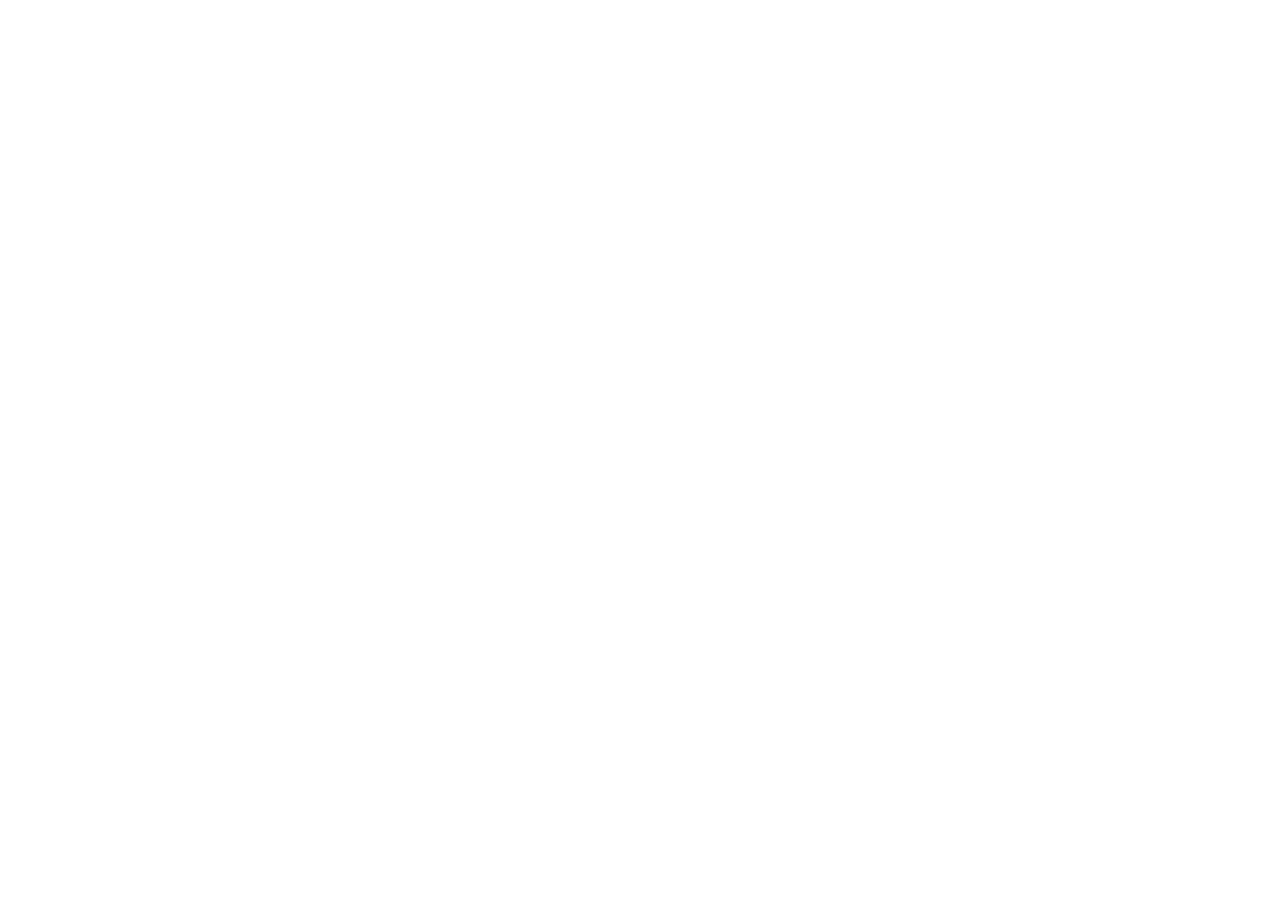
==== index.html @ ec19a6da "完成了登录和注册功能的开发" ====
<!DOCTYPE html>
<html lang="en">

<head>
    <meta charset="UTF-8">
    <meta http-equiv="X-UA-Compatible" content="IE=edge">
    <meta name="viewport" content="width=device-width, initial-scale=1.0">
    <title>Document</title>
</head>

<body>

</body>

</html>
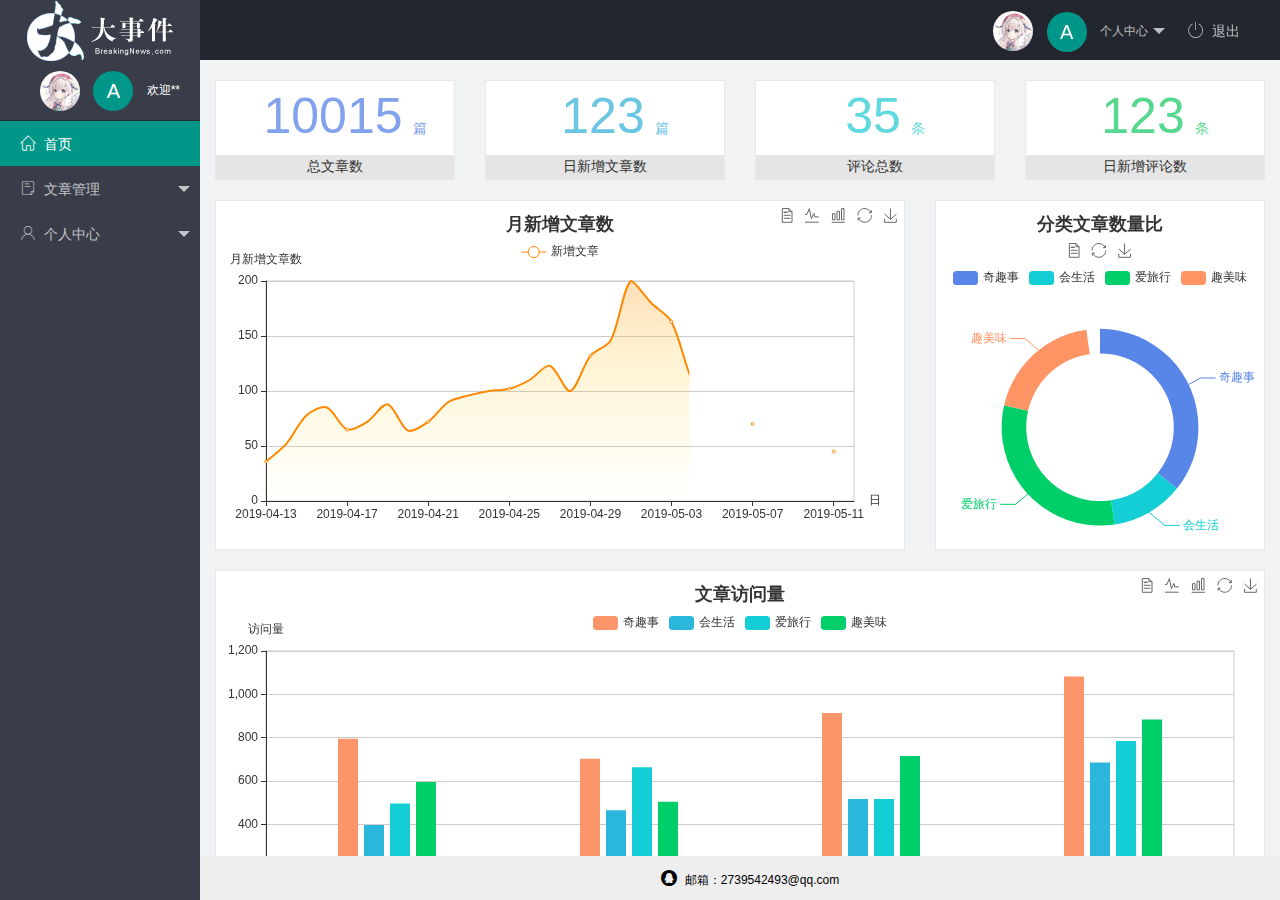
==== commit b50d7108: "完成了主页功能的开发" ====
--- a/index.html
+++ b/index.html
@@ -5,11 +5,93 @@
     <meta charset="UTF-8">
     <meta http-equiv="X-UA-Compatible" content="IE=edge">
     <meta name="viewport" content="width=device-width, initial-scale=1.0">
-    <title>Document</title>
+    <title>后台主页</title>
+    <!-- 导入 layui 样式表 -->
+    <link rel="stylesheet" href="./assets/lib/layui/css/layui.css">
+    <!-- 导入图标库 -->
+    <link rel="stylesheet" href="./assets/fonts/iconfont.css">
+    <!-- 导入 index 样式表 -->
+    <link rel="stylesheet" href="./assets/css/index.css">
 </head>
 
 <body>
+    <div class="layui-layout layui-layout-admin">
+        <div class="layui-header">
+            <div class="layui-logo layui-hide-xs layui-bg-black">
+                <img src="./assets/images/logo.png" alt="">
+            </div>
 
+            <ul class="layui-nav layui-layout-right">
+                <li class="layui-nav-item layui-hide layui-show-md-inline-block">
+                    <a href="javascript:;" class="userinfo">
+                        <img src="./assets/images/t5.webp" class="layui-nav-img">
+                        <span class="text-avatar">A</span>
+                        个人中心
+                    </a>
+                    <dl class="layui-nav-child">
+                        <dd><a href="">基本资料</a></dd>
+                        <dd><a href="">更换头像</a></dd>
+                        <dd><a href="">重置密码</a></dd>
+                    </dl>
+                </li>
+                <li class="layui-nav-item" lay-header-event="menuRight" lay-unselect>
+                    <a href="javascript:;" id="btnLogout"><span class="iconfont icon-tuichu"></span>退出</a>
+                </li>
+            </ul>
+        </div>
+
+        <div class="layui-side layui-bg-black">
+            <div class="layui-side-scroll">
+                <div class="userinfo">
+                    <img src="./assets/images/t5.webp" class="layui-nav-img">
+                    <span class="text-avatar">A</span>
+                    <span id="welcome">欢迎**</span>
+                </div>
+                <!-- 左侧导航区域（可配合layui已有的垂直导航） -->
+                <ul class="layui-nav layui-nav-tree" lay-shrink="all">
+                    <li class="layui-nav-item layui-this"><a href="./home/dashboard.html" target="fm"><span
+                                class="iconfont icon-home"></span>首页</a>
+                    </li>
+                    <li class="layui-nav-item ">
+                        <a class="" href="javascript:;"><span class="iconfont icon-16"></span>文章管理</a>
+                        <dl class="layui-nav-child">
+                            <dd><a href="javascript:;"><i class="layui-icon layui-icon-app"></i>文章类别</a></dd>
+                            <dd><a href="javascript:;"><i class="layui-icon layui-icon-app"></i>文章列表</a></dd>
+                            <dd><a href="javascript:;"><i class="layui-icon layui-icon-app"></i>发布文章</a></dd>
+                        </dl>
+                    </li>
+                    <li class="layui-nav-item">
+                        <a href="javascript:;"><span class="iconfont icon-user"></span>个人中心</a>
+                        <dl class="layui-nav-child">
+                            <dd><a href="javascript:;"><i class="layui-icon layui-icon-app"></i>基本资料</a></dd>
+                            <dd><a href="javascript:;"><i class="layui-icon layui-icon-app"></i>更换密码</a></dd>
+                            <dd><a href="javascript:;"><i class="layui-icon layui-icon-app"></i>重置资料</a></dd>
+                        </dl>
+                    </li>
+                </ul>
+            </div>
+        </div>
+
+        <div class="layui-body">
+            <!-- 内容主体区域 -->
+            <!-- 通过 iframe（内联框架）实现网页内容的切换  -->
+            <!-- 指定name属性，在需要显示的a链接中用target = "name"  -->
+            <iframe name="fm" src="./home/dashboard.html" frameborder="0"></iframe>
+        </div>
+
+        <!-- 底部固定区域 -->
+        <div class="layui-footer">
+            <i class="layui-icon layui-icon-login-qq"></i>邮箱：2739542493@qq.com
+        </div>
+    </div>
+    <!-- 导入 layui 的js文件 -->
+    <script src="./assets/lib/layui/layui.all.js"></script>
+    <!-- 导入 jQuery -->
+    <script src="./assets/lib/jquery.js"></script>
+    <!-- 导入根路径 -->
+    <script src="./assets/js/baseAPI.js"></script>
+    <!-- 导入自己的js文件 -->
+    <script src="./assets/js/index.js"></script>
 </body>
 
 </html>--- a/assets/lib/layui/css/layui.css
+++ b/assets/lib/layui/css/layui.css
@@ -0,0 +1,2 @@
+/** layui-v2.5.5 MIT License By https://www.layui.com */
+ .layui-inline,img{display:inline-block;vertical-align:middle}h1,h2,h3,h4,h5,h6{font-weight:400}.layui-edge,.layui-header,.layui-inline,.layui-main{position:relative}.layui-body,.layui-edge,.layui-elip{overflow:hidden}.layui-btn,.layui-edge,.layui-inline,img{vertical-align:middle}.layui-btn,.layui-disabled,.layui-icon,.layui-unselect{-moz-user-select:none;-webkit-user-select:none;-ms-user-select:none}.layui-elip,.layui-form-checkbox span,.layui-form-pane .layui-form-label{text-overflow:ellipsis;white-space:nowrap}.layui-breadcrumb,.layui-tree-btnGroup{visibility:hidden}blockquote,body,button,dd,div,dl,dt,form,h1,h2,h3,h4,h5,h6,input,li,ol,p,pre,td,textarea,th,ul{margin:0;padding:0;-webkit-tap-highlight-color:rgba(0,0,0,0)}a:active,a:hover{outline:0}img{border:none}li{list-style:none}table{border-collapse:collapse;border-spacing:0}h4,h5,h6{font-size:100%}button,input,optgroup,option,select,textarea{font-family:inherit;font-size:inherit;font-style:inherit;font-weight:inherit;outline:0}pre{white-space:pre-wrap;white-space:-moz-pre-wrap;white-space:-pre-wrap;white-space:-o-pre-wrap;word-wrap:break-word}body{line-height:24px;font:14px Helvetica Neue,Helvetica,PingFang SC,Tahoma,Arial,sans-serif}hr{height:1px;margin:10px 0;border:0;clear:both}a{color:#333;text-decoration:none}a:hover{color:#777}a cite{font-style:normal;*cursor:pointer}.layui-border-box,.layui-border-box *{box-sizing:border-box}.layui-box,.layui-box *{box-sizing:content-box}.layui-clear{clear:both;*zoom:1}.layui-clear:after{content:'\20';clear:both;*zoom:1;display:block;height:0}.layui-inline{*display:inline;*zoom:1}.layui-edge{display:inline-block;width:0;height:0;border-width:6px;border-style:dashed;border-color:transparent}.layui-edge-top{top:-4px;border-bottom-color:#999;border-bottom-style:solid}.layui-edge-right{border-left-color:#999;border-left-style:solid}.layui-edge-bottom{top:2px;border-top-color:#999;border-top-style:solid}.layui-edge-left{border-right-color:#999;border-right-style:solid}.layui-disabled,.layui-disabled:hover{color:#d2d2d2!important;cursor:not-allowed!important}.layui-circle{border-radius:100%}.layui-show{display:block!important}.layui-hide{display:none!important}@font-face{font-family:layui-icon;src:url(../font/iconfont.eot?v=250);src:url(../font/iconfont.eot?v=250#iefix) format('embedded-opentype'),url(../font/iconfont.woff2?v=250) format('woff2'),url(../font/iconfont.woff?v=250) format('woff'),url(../font/iconfont.ttf?v=250) format('truetype'),url(../font/iconfont.svg?v=250#layui-icon) format('svg')}.layui-icon{font-family:layui-icon!important;font-size:16px;font-style:normal;-webkit-font-smoothing:antialiased;-moz-osx-font-smoothing:grayscale}.layui-icon-reply-fill:before{content:"\e611"}.layui-icon-set-fill:before{content:"\e614"}.layui-icon-menu-fill:before{content:"\e60f"}.layui-icon-search:before{content:"\e615"}.layui-icon-share:before{content:"\e641"}.layui-icon-set-sm:before{content:"\e620"}.layui-icon-engine:before{content:"\e628"}.layui-icon-close:before{content:"\1006"}.layui-icon-close-fill:before{content:"\1007"}.layui-icon-chart-screen:before{content:"\e629"}.layui-icon-star:before{content:"\e600"}.layui-icon-circle-dot:before{content:"\e617"}.layui-icon-chat:before{content:"\e606"}.layui-icon-release:before{content:"\e609"}.layui-icon-list:before{content:"\e60a"}.layui-icon-chart:before{content:"\e62c"}.layui-icon-ok-circle:before{content:"\1005"}.layui-icon-layim-theme:before{content:"\e61b"}.layui-icon-table:before{content:"\e62d"}.layui-icon-right:before{content:"\e602"}.layui-icon-left:before{content:"\e603"}.layui-icon-cart-simple:before{content:"\e698"}.layui-icon-face-cry:before{content:"\e69c"}.layui-icon-face-smile:before{content:"\e6af"}.layui-icon-survey:before{content:"\e6b2"}.layui-icon-tree:before{content:"\e62e"}.layui-icon-upload-circle:before{content:"\e62f"}.layui-icon-add-circle:before{content:"\e61f"}.layui-icon-download-circle:before{content:"\e601"}.layui-icon-templeate-1:before{content:"\e630"}.layui-icon-util:before{content:"\e631"}.layui-icon-face-surprised:before{content:"\e664"}.layui-icon-edit:before{content:"\e642"}.layui-icon-speaker:before{content:"\e645"}.layui-icon-down:before{content:"\e61a"}.layui-icon-file:before{content:"\e621"}.layui-icon-layouts:before{content:"\e632"}.layui-icon-rate-half:before{content:"\e6c9"}.layui-icon-add-circle-fine:before{content:"\e608"}.layui-icon-prev-circle:before{content:"\e633"}.layui-icon-read:before{content:"\e705"}.layui-icon-404:before{content:"\e61c"}.layui-icon-carousel:before{content:"\e634"}.layui-icon-help:before{content:"\e607"}.layui-icon-code-circle:before{content:"\e635"}.layui-icon-water:before{content:"\e636"}.layui-icon-username:before{content:"\e66f"}.layui-icon-find-fill:before{content:"\e670"}.layui-icon-about:before{content:"\e60b"}.layui-icon-location:before{content:"\e715"}.layui-icon-up:before{content:"\e619"}.layui-icon-pause:before{content:"\e651"}.layui-icon-date:before{content:"\e637"}.layui-icon-layim-uploadfile:before{content:"\e61d"}.layui-icon-delete:before{content:"\e640"}.layui-icon-play:before{content:"\e652"}.layui-icon-top:before{content:"\e604"}.layui-icon-friends:before{content:"\e612"}.layui-icon-refresh-3:before{content:"\e9aa"}.layui-icon-ok:before{content:"\e605"}.layui-icon-layer:before{content:"\e638"}.layui-icon-face-smile-fine:before{content:"\e60c"}.layui-icon-dollar:before{content:"\e659"}.layui-icon-group:before{content:"\e613"}.layui-icon-layim-download:before{content:"\e61e"}.layui-icon-picture-fine:before{content:"\e60d"}.layui-icon-link:before{content:"\e64c"}.layui-icon-diamond:before{content:"\e735"}.layui-icon-log:before{content:"\e60e"}.layui-icon-rate-solid:before{content:"\e67a"}.layui-icon-fonts-del:before{content:"\e64f"}.layui-icon-unlink:before{content:"\e64d"}.layui-icon-fonts-clear:before{content:"\e639"}.layui-icon-triangle-r:before{content:"\e623"}.layui-icon-circle:before{content:"\e63f"}.layui-icon-radio:before{content:"\e643"}.layui-icon-align-center:before{content:"\e647"}.layui-icon-align-right:before{content:"\e648"}.layui-icon-align-left:before{content:"\e649"}.layui-icon-loading-1:before{content:"\e63e"}.layui-icon-return:before{content:"\e65c"}.layui-icon-fonts-strong:before{content:"\e62b"}.layui-icon-upload:before{content:"\e67c"}.layui-icon-dialogue:before{content:"\e63a"}.layui-icon-video:before{content:"\e6ed"}.layui-icon-headset:before{content:"\e6fc"}.layui-icon-cellphone-fine:before{content:"\e63b"}.layui-icon-add-1:before{content:"\e654"}.layui-icon-face-smile-b:before{content:"\e650"}.layui-icon-fonts-html:before{content:"\e64b"}.layui-icon-form:before{content:"\e63c"}.layui-icon-cart:before{content:"\e657"}.layui-icon-camera-fill:before{content:"\e65d"}.layui-icon-tabs:before{content:"\e62a"}.layui-icon-fonts-code:before{content:"\e64e"}.layui-icon-fire:before{content:"\e756"}.layui-icon-set:before{content:"\e716"}.layui-icon-fonts-u:before{content:"\e646"}.layui-icon-triangle-d:before{content:"\e625"}.layui-icon-tips:before{content:"\e702"}.layui-icon-picture:before{content:"\e64a"}.layui-icon-more-vertical:before{content:"\e671"}.layui-icon-flag:before{content:"\e66c"}.layui-icon-loading:before{content:"\e63d"}.layui-icon-fonts-i:before{content:"\e644"}.layui-icon-refresh-1:before{content:"\e666"}.layui-icon-rmb:before{content:"\e65e"}.layui-icon-home:before{content:"\e68e"}.layui-icon-user:before{content:"\e770"}.layui-icon-notice:before{content:"\e667"}.layui-icon-login-weibo:before{content:"\e675"}.layui-icon-voice:before{content:"\e688"}.layui-icon-upload-drag:before{content:"\e681"}.layui-icon-login-qq:before{content:"\e676"}.layui-icon-snowflake:before{content:"\e6b1"}.layui-icon-file-b:before{content:"\e655"}.layui-icon-template:before{content:"\e663"}.layui-icon-auz:before{content:"\e672"}.layui-icon-console:before{content:"\e665"}.layui-icon-app:before{content:"\e653"}.layui-icon-prev:before{content:"\e65a"}.layui-icon-website:before{content:"\e7ae"}.layui-icon-next:before{content:"\e65b"}.layui-icon-component:before{content:"\e857"}.layui-icon-more:before{content:"\e65f"}.layui-icon-login-wechat:before{content:"\e677"}.layui-icon-shrink-right:before{content:"\e668"}.layui-icon-spread-left:before{content:"\e66b"}.layui-icon-camera:before{content:"\e660"}.layui-icon-note:before{content:"\e66e"}.layui-icon-refresh:before{content:"\e669"}.layui-icon-female:before{content:"\e661"}.layui-icon-male:before{content:"\e662"}.layui-icon-password:before{content:"\e673"}.layui-icon-senior:before{content:"\e674"}.layui-icon-theme:before{content:"\e66a"}.layui-icon-tread:before{content:"\e6c5"}.layui-icon-praise:before{content:"\e6c6"}.layui-icon-star-fill:before{content:"\e658"}.layui-icon-rate:before{content:"\e67b"}.layui-icon-template-1:before{content:"\e656"}.layui-icon-vercode:before{content:"\e679"}.layui-icon-cellphone:before{content:"\e678"}.layui-icon-screen-full:before{content:"\e622"}.layui-icon-screen-restore:before{content:"\e758"}.layui-icon-cols:before{content:"\e610"}.layui-icon-export:before{content:"\e67d"}.layui-icon-print:before{content:"\e66d"}.layui-icon-slider:before{content:"\e714"}.layui-icon-addition:before{content:"\e624"}.layui-icon-subtraction:before{content:"\e67e"}.layui-icon-service:before{content:"\e626"}.layui-icon-transfer:before{content:"\e691"}.layui-main{width:1140px;margin:0 auto}.layui-header{z-index:1000;height:60px}.layui-header a:hover{transition:all .5s;-webkit-transition:all .5s}.layui-side{position:fixed;left:0;top:0;bottom:0;z-index:999;width:200px;overflow-x:hidden}.layui-side-scroll{position:relative;width:220px;height:100%;overflow-x:hidden}.layui-body{position:absolute;left:200px;right:0;top:0;bottom:0;z-index:998;width:auto;overflow-y:auto;box-sizing:border-box}.layui-layout-body{overflow:hidden}.layui-layout-admin .layui-header{background-color:#23262E}.layui-layout-admin .layui-side{top:60px;width:200px;overflow-x:hidden}.layui-layout-admin .layui-body{position:fixed;top:60px;bottom:44px}.layui-layout-admin .layui-main{width:auto;margin:0 15px}.layui-layout-admin .layui-footer{position:fixed;left:200px;right:0;bottom:0;height:44px;line-height:44px;padding:0 15px;background-color:#eee}.layui-layout-admin .layui-logo{position:absolute;left:0;top:0;width:200px;height:100%;line-height:60px;text-align:center;color:#009688;font-size:16px}.layui-layout-admin .layui-header .layui-nav{background:0 0}.layui-layout-left{position:absolute!important;left:200px;top:0}.layui-layout-right{position:absolute!important;right:0;top:0}.layui-container{position:relative;margin:0 auto;padding:0 15px;box-sizing:border-box}.layui-fluid{position:relative;margin:0 auto;padding:0 15px}.layui-row:after,.layui-row:before{content:'';display:block;clear:both}.layui-col-lg1,.layui-col-lg10,.layui-col-lg11,.layui-col-lg12,.layui-col-lg2,.layui-col-lg3,.layui-col-lg4,.layui-col-lg5,.layui-col-lg6,.layui-col-lg7,.layui-col-lg8,.layui-col-lg9,.layui-col-md1,.layui-col-md10,.layui-col-md11,.layui-col-md12,.layui-col-md2,.layui-col-md3,.layui-col-md4,.layui-col-md5,.layui-col-md6,.layui-col-md7,.layui-col-md8,.layui-col-md9,.layui-col-sm1,.layui-col-sm10,.layui-col-sm11,.layui-col-sm12,.layui-col-sm2,.layui-col-sm3,.layui-col-sm4,.layui-col-sm5,.layui-col-sm6,.layui-col-sm7,.layui-col-sm8,.layui-col-sm9,.layui-col-xs1,.layui-col-xs10,.layui-col-xs11,.layui-col-xs12,.layui-col-xs2,.layui-col-xs3,.layui-col-xs4,.layui-col-xs5,.layui-col-xs6,.layui-col-xs7,.layui-col-xs8,.layui-col-xs9{position:relative;display:block;box-sizing:border-box}.layui-col-xs1,.layui-col-xs10,.layui-col-xs11,.layui-col-xs12,.layui-col-xs2,.layui-col-xs3,.layui-col-xs4,.layui-col-xs5,.layui-col-xs6,.layui-col-xs7,.layui-col-xs8,.layui-col-xs9{float:left}.layui-col-xs1{width:8.33333333%}.layui-col-xs2{width:16.66666667%}.layui-col-xs3{width:25%}.layui-col-xs4{width:33.33333333%}.layui-col-xs5{width:41.66666667%}.layui-col-xs6{width:50%}.layui-col-xs7{width:58.33333333%}.layui-col-xs8{width:66.66666667%}.layui-col-xs9{width:75%}.layui-col-xs10{width:83.33333333%}.layui-col-xs11{width:91.66666667%}.layui-col-xs12{width:100%}.layui-col-xs-offset1{margin-left:8.33333333%}.layui-col-xs-offset2{margin-left:16.66666667%}.layui-col-xs-offset3{margin-left:25%}.layui-col-xs-offset4{margin-left:33.33333333%}.layui-col-xs-offset5{margin-left:41.66666667%}.layui-col-xs-offset6{margin-left:50%}.layui-col-xs-offset7{margin-left:58.33333333%}.layui-col-xs-offset8{margin-left:66.66666667%}.layui-col-xs-offset9{margin-left:75%}.layui-col-xs-offset10{margin-left:83.33333333%}.layui-col-xs-offset11{margin-left:91.66666667%}.layui-col-xs-offset12{margin-left:100%}@media screen and (max-width:768px){.layui-hide-xs{display:none!important}.layui-show-xs-block{display:block!important}.layui-show-xs-inline{display:inline!important}.layui-show-xs-inline-block{display:inline-block!important}}@media screen and (min-width:768px){.layui-container{width:750px}.layui-hide-sm{display:none!important}.layui-show-sm-block{display:block!important}.layui-show-sm-inline{display:inline!important}.layui-show-sm-inline-block{display:inline-block!important}.layui-col-sm1,.layui-col-sm10,.layui-col-sm11,.layui-col-sm12,.layui-col-sm2,.layui-col-sm3,.layui-col-sm4,.layui-col-sm5,.layui-col-sm6,.layui-col-sm7,.layui-col-sm8,.layui-col-sm9{float:left}.layui-col-sm1{width:8.33333333%}.layui-col-sm2{width:16.66666667%}.layui-col-sm3{width:25%}.layui-col-sm4{width:33.33333333%}.layui-col-sm5{width:41.66666667%}.layui-col-sm6{width:50%}.layui-col-sm7{width:58.33333333%}.layui-col-sm8{width:66.66666667%}.layui-col-sm9{width:75%}.layui-col-sm10{width:83.33333333%}.layui-col-sm11{width:91.66666667%}.layui-col-sm12{width:100%}.layui-col-sm-offset1{margin-left:8.33333333%}.layui-col-sm-offset2{margin-left:16.66666667%}.layui-col-sm-offset3{margin-left:25%}.layui-col-sm-offset4{margin-left:33.33333333%}.layui-col-sm-offset5{margin-left:41.66666667%}.layui-col-sm-offset6{margin-left:50%}.layui-col-sm-offset7{margin-left:58.33333333%}.layui-col-sm-offset8{margin-left:66.66666667%}.layui-col-sm-offset9{margin-left:75%}.layui-col-sm-offset10{margin-left:83.33333333%}.layui-col-sm-offset11{margin-left:91.66666667%}.layui-col-sm-offset12{margin-left:100%}}@media screen and (min-width:992px){.layui-container{width:970px}.layui-hide-md{display:none!important}.layui-show-md-block{display:block!important}.layui-show-md-inline{display:inline!important}.layui-show-md-inline-block{display:inline-block!important}.layui-col-md1,.layui-col-md10,.layui-col-md11,.layui-col-md12,.layui-col-md2,.layui-col-md3,.layui-col-md4,.layui-col-md5,.layui-col-md6,.layui-col-md7,.layui-col-md8,.layui-col-md9{float:left}.layui-col-md1{width:8.33333333%}.layui-col-md2{width:16.66666667%}.layui-col-md3{width:25%}.layui-col-md4{width:33.33333333%}.layui-col-md5{width:41.66666667%}.layui-col-md6{width:50%}.layui-col-md7{width:58.33333333%}.layui-col-md8{width:66.66666667%}.layui-col-md9{width:75%}.layui-col-md10{width:83.33333333%}.layui-col-md11{width:91.66666667%}.layui-col-md12{width:100%}.layui-col-md-offset1{margin-left:8.33333333%}.layui-col-md-offset2{margin-left:16.66666667%}.layui-col-md-offset3{margin-left:25%}.layui-col-md-offset4{margin-left:33.33333333%}.layui-col-md-offset5{margin-left:41.66666667%}.layui-col-md-offset6{margin-left:50%}.layui-col-md-offset7{margin-left:58.33333333%}.layui-col-md-offset8{margin-left:66.66666667%}.layui-col-md-offset9{margin-left:75%}.layui-col-md-offset10{margin-left:83.33333333%}.layui-col-md-offset11{margin-left:91.66666667%}.layui-col-md-offset12{margin-left:100%}}@media screen and (min-width:1200px){.layui-container{width:1170px}.layui-hide-lg{display:none!important}.layui-show-lg-block{display:block!important}.layui-show-lg-inline{display:inline!important}.layui-show-lg-inline-block{display:inline-block!important}.layui-col-lg1,.layui-col-lg10,.layui-col-lg11,.layui-col-lg12,.layui-col-lg2,.layui-col-lg3,.layui-col-lg4,.layui-col-lg5,.layui-col-lg6,.layui-col-lg7,.layui-col-lg8,.layui-col-lg9{float:left}.layui-col-lg1{width:8.33333333%}.layui-col-lg2{width:16.66666667%}.layui-col-lg3{width:25%}.layui-col-lg4{width:33.33333333%}.layui-col-lg5{width:41.66666667%}.layui-col-lg6{width:50%}.layui-col-lg7{width:58.33333333%}.layui-col-lg8{width:66.66666667%}.layui-col-lg9{width:75%}.layui-col-lg10{width:83.33333333%}.layui-col-lg11{width:91.66666667%}.layui-col-lg12{width:100%}.layui-col-lg-offset1{margin-left:8.33333333%}.layui-col-lg-offset2{margin-left:16.66666667%}.layui-col-lg-offset3{margin-left:25%}.layui-col-lg-offset4{margin-left:33.33333333%}.layui-col-lg-offset5{margin-left:41.66666667%}.layui-col-lg-offset6{margin-left:50%}.layui-col-lg-offset7{margin-left:58.33333333%}.layui-col-lg-offset8{margin-left:66.66666667%}.layui-col-lg-offset9{margin-left:75%}.layui-col-lg-offset10{margin-left:83.33333333%}.layui-col-lg-offset11{margin-left:91.66666667%}.layui-col-lg-offset12{margin-left:100%}}.layui-col-space1{margin:-.5px}.layui-col-space1>*{padding:.5px}.layui-col-space3{margin:-1.5px}.layui-col-space3>*{padding:1.5px}.layui-col-space5{margin:-2.5px}.layui-col-space5>*{padding:2.5px}.layui-col-space8{margin:-3.5px}.layui-col-space8>*{padding:3.5px}.layui-col-space10{margin:-5px}.layui-col-space10>*{padding:5px}.layui-col-space12{margin:-6px}.layui-col-space12>*{padding:6px}.layui-col-space15{margin:-7.5px}.layui-col-space15>*{padding:7.5px}.layui-col-space18{margin:-9px}.layui-col-space18>*{padding:9px}.layui-col-space20{margin:-10px}.layui-col-space20>*{padding:10px}.layui-col-space22{margin:-11px}.layui-col-space22>*{padding:11px}.layui-col-space25{margin:-12.5px}.layui-col-space25>*{padding:12.5px}.layui-col-space30{margin:-15px}.layui-col-space30>*{padding:15px}.layui-btn,.layui-input,.layui-select,.layui-textarea,.layui-upload-button{outline:0;-webkit-appearance:none;transition:all .3s;-webkit-transition:all .3s;box-sizing:border-box}.layui-elem-quote{margin-bottom:10px;padding:15px;line-height:22px;border-left:5px solid #009688;border-radius:0 2px 2px 0;background-color:#f2f2f2}.layui-quote-nm{border-style:solid;border-width:1px 1px 1px 5px;background:0 0}.layui-elem-field{margin-bottom:10px;padding:0;border-width:1px;border-style:solid}.layui-elem-field legend{margin-left:20px;padding:0 10px;font-size:20px;font-weight:300}.layui-field-title{margin:10px 0 20px;border-width:1px 0 0}.layui-field-box{padding:10px 15px}.layui-field-title .layui-field-box{padding:10px 0}.layui-progress{position:relative;height:6px;border-radius:20px;background-color:#e2e2e2}.layui-progress-bar{position:absolute;left:0;top:0;width:0;max-width:100%;height:6px;border-radius:20px;text-align:right;background-color:#5FB878;transition:all .3s;-webkit-transition:all .3s}.layui-progress-big,.layui-progress-big .layui-progress-bar{height:18px;line-height:18px}.layui-progress-text{position:relative;top:-20px;line-height:18px;font-size:12px;color:#666}.layui-progress-big .layui-progress-text{position:static;padding:0 10px;color:#fff}.layui-collapse{border-width:1px;border-style:solid;border-radius:2px}.layui-colla-content,.layui-colla-item{border-top-width:1px;border-top-style:solid}.layui-colla-item:first-child{border-top:none}.layui-colla-title{position:relative;height:42px;line-height:42px;padding:0 15px 0 35px;color:#333;background-color:#f2f2f2;cursor:pointer;font-size:14px;overflow:hidden}.layui-colla-content{display:none;padding:10px 15px;line-height:22px;color:#666}.layui-colla-icon{position:absolute;left:15px;top:0;font-size:14px}.layui-card{margin-bottom:15px;border-radius:2px;background-color:#fff;box-shadow:0 1px 2px 0 rgba(0,0,0,.05)}.layui-card:last-child{margin-bottom:0}.layui-card-header{position:relative;height:42px;line-height:42px;padding:0 15px;border-bottom:1px solid #f6f6f6;color:#333;border-radius:2px 2px 0 0;font-size:14px}.layui-bg-black,.layui-bg-blue,.layui-bg-cyan,.layui-bg-green,.layui-bg-orange,.layui-bg-red{color:#fff!important}.layui-card-body{position:relative;padding:10px 15px;line-height:24px}.layui-card-body[pad15]{padding:15px}.layui-card-body[pad20]{padding:20px}.layui-card-body .layui-table{margin:5px 0}.layui-card .layui-tab{margin:0}.layui-panel-window{position:relative;padding:15px;border-radius:0;border-top:5px solid #E6E6E6;background-color:#fff}.layui-auxiliar-moving{position:fixed;left:0;right:0;top:0;bottom:0;width:100%;height:100%;background:0 0;z-index:9999999999}.layui-form-label,.layui-form-mid,.layui-form-select,.layui-input-block,.layui-input-inline,.layui-textarea{position:relative}.layui-bg-red{background-color:#FF5722!important}.layui-bg-orange{background-color:#FFB800!important}.layui-bg-green{background-color:#009688!important}.layui-bg-cyan{background-color:#2F4056!important}.layui-bg-blue{background-color:#1E9FFF!important}.layui-bg-black{background-color:#393D49!important}.layui-bg-gray{background-color:#eee!important;color:#666!important}.layui-badge-rim,.layui-colla-content,.layui-colla-item,.layui-collapse,.layui-elem-field,.layui-form-pane .layui-form-item[pane],.layui-form-pane .layui-form-label,.layui-input,.layui-layedit,.layui-layedit-tool,.layui-quote-nm,.layui-select,.layui-tab-bar,.layui-tab-card,.layui-tab-title,.layui-tab-title .layui-this:after,.layui-textarea{border-color:#e6e6e6}.layui-timeline-item:before,hr{background-color:#e6e6e6}.layui-text{line-height:22px;font-size:14px;color:#666}.layui-text h1,.layui-text h2,.layui-text h3{font-weight:500;color:#333}.layui-text h1{font-size:30px}.layui-text h2{font-size:24px}.layui-text h3{font-size:18px}.layui-text a:not(.layui-btn){color:#01AAED}.layui-text a:not(.layui-btn):hover{text-decoration:underline}.layui-text ul{padding:5px 0 5px 15px}.layui-text ul li{margin-top:5px;list-style-type:disc}.layui-text em,.layui-word-aux{color:#999!important;padding:0 5px!important}.layui-btn{display:inline-block;height:38px;line-height:38px;padding:0 18px;background-color:#009688;color:#fff;white-space:nowrap;text-align:center;font-size:14px;border:none;border-radius:2px;cursor:pointer}.layui-btn:hover{opacity:.8;filter:alpha(opacity=80);color:#fff}.layui-btn:active{opacity:1;filter:alpha(opacity=100)}.layui-btn+.layui-btn{margin-left:10px}.layui-btn-container{font-size:0}.layui-btn-container .layui-btn{margin-right:10px;margin-bottom:10px}.layui-btn-container .layui-btn+.layui-btn{margin-left:0}.layui-table .layui-btn-container .layui-btn{margin-bottom:9px}.layui-btn-radius{border-radius:100px}.layui-btn .layui-icon{margin-right:3px;font-size:18px;vertical-align:bottom;vertical-align:middle\9}.layui-btn-primary{border:1px solid #C9C9C9;background-color:#fff;color:#555}.layui-btn-primary:hover{border-color:#009688;color:#333}.layui-btn-normal{background-color:#1E9FFF}.layui-btn-warm{background-color:#FFB800}.layui-btn-danger{background-color:#FF5722}.layui-btn-checked{background-color:#5FB878}.layui-btn-disabled,.layui-btn-disabled:active,.layui-btn-disabled:hover{border:1px solid #e6e6e6;background-color:#FBFBFB;color:#C9C9C9;cursor:not-allowed;opacity:1}.layui-btn-lg{height:44px;line-height:44px;padding:0 25px;font-size:16px}.layui-btn-sm{height:30px;line-height:30px;padding:0 10px;font-size:12px}.layui-btn-sm i{font-size:16px!important}.layui-btn-xs{height:22px;line-height:22px;padding:0 5px;font-size:12px}.layui-btn-xs i{font-size:14px!important}.layui-btn-group{display:inline-block;vertical-align:middle;font-size:0}.layui-btn-group .layui-btn{margin-left:0!important;margin-right:0!important;border-left:1px solid rgba(255,255,255,.5);border-radius:0}.layui-btn-group .layui-btn-primary{border-left:none}.layui-btn-group .layui-btn-primary:hover{border-color:#C9C9C9;color:#009688}.layui-btn-group .layui-btn:first-child{border-left:none;border-radius:2px 0 0 2px}.layui-btn-group .layui-btn-primary:first-child{border-left:1px solid #c9c9c9}.layui-btn-group .layui-btn:last-child{border-radius:0 2px 2px 0}.layui-btn-group .layui-btn+.layui-btn{margin-left:0}.layui-btn-group+.layui-btn-group{margin-left:10px}.layui-btn-fluid{width:100%}.layui-input,.layui-select,.layui-textarea{height:38px;line-height:1.3;line-height:38px\9;border-width:1px;border-style:solid;background-color:#fff;border-radius:2px}.layui-input::-webkit-input-placeholder,.layui-select::-webkit-input-placeholder,.layui-textarea::-webkit-input-placeholder{line-height:1.3}.layui-input,.layui-textarea{display:block;width:100%;padding-left:10px}.layui-input:hover,.layui-textarea:hover{border-color:#D2D2D2!important}.layui-input:focus,.layui-textarea:focus{border-color:#C9C9C9!important}.layui-textarea{min-height:100px;height:auto;line-height:20px;padding:6px 10px;resize:vertical}.layui-select{padding:0 10px}.layui-form input[type=checkbox],.layui-form input[type=radio],.layui-form select{display:none}.layui-form [lay-ignore]{display:initial}.layui-form-item{margin-bottom:15px;clear:both;*zoom:1}.layui-form-item:after{content:'\20';clear:both;*zoom:1;display:block;height:0}.layui-form-label{float:left;display:block;padding:9px 15px;width:80px;font-weight:400;line-height:20px;text-align:right}.layui-form-label-col{display:block;float:none;padding:9px 0;line-height:20px;text-align:left}.layui-form-item .layui-inline{margin-bottom:5px;margin-right:10px}.layui-input-block{margin-left:110px;min-height:36px}.layui-input-inline{display:inline-block;vertical-align:middle}.layui-form-item .layui-input-inline{float:left;width:190px;margin-right:10px}.layui-form-text .layui-input-inline{width:auto}.layui-form-mid{float:left;display:block;padding:9px 0!important;line-height:20px;margin-right:10px}.layui-form-danger+.layui-form-select .layui-input,.layui-form-danger:focus{border-color:#FF5722!important}.layui-form-select .layui-input{padding-right:30px;cursor:pointer}.layui-form-select .layui-edge{position:absolute;right:10px;top:50%;margin-top:-3px;cursor:pointer;border-width:6px;border-top-color:#c2c2c2;border-top-style:solid;transition:all .3s;-webkit-transition:all .3s}.layui-form-select dl{display:none;position:absolute;left:0;top:42px;padding:5px 0;z-index:899;min-width:100%;border:1px solid #d2d2d2;max-height:300px;overflow-y:auto;background-color:#fff;border-radius:2px;box-shadow:0 2px 4px rgba(0,0,0,.12);box-sizing:border-box}.layui-form-select dl dd,.layui-form-select dl dt{padding:0 10px;line-height:36px;white-space:nowrap;overflow:hidden;text-overflow:ellipsis}.layui-form-select dl dt{font-size:12px;color:#999}.layui-form-select dl dd{cursor:pointer}.layui-form-select dl dd:hover{background-color:#f2f2f2;-webkit-transition:.5s all;transition:.5s all}.layui-form-select .layui-select-group dd{padding-left:20px}.layui-form-select dl dd.layui-select-tips{padding-left:10px!important;color:#999}.layui-form-select dl dd.layui-this{background-color:#5FB878;color:#fff}.layui-form-checkbox,.layui-form-select dl dd.layui-disabled{background-color:#fff}.layui-form-selected dl{display:block}.layui-form-checkbox,.layui-form-checkbox *,.layui-form-switch{display:inline-block;vertical-align:middle}.layui-form-selected .layui-edge{margin-top:-9px;-webkit-transform:rotate(180deg);transform:rotate(180deg);margin-top:-3px\9}:root .layui-form-selected .layui-edge{margin-top:-9px\0/IE9}.layui-form-selectup dl{top:auto;bottom:42px}.layui-select-none{margin:5px 0;text-align:center;color:#999}.layui-select-disabled .layui-disabled{border-color:#eee!important}.layui-select-disabled .layui-edge{border-top-color:#d2d2d2}.layui-form-checkbox{position:relative;height:30px;line-height:30px;margin-right:10px;padding-right:30px;cursor:pointer;font-size:0;-webkit-transition:.1s linear;transition:.1s linear;box-sizing:border-box}.layui-form-checkbox span{padding:0 10px;height:100%;font-size:14px;border-radius:2px 0 0 2px;background-color:#d2d2d2;color:#fff;overflow:hidden}.layui-form-checkbox:hover span{background-color:#c2c2c2}.layui-form-checkbox i{position:absolute;right:0;top:0;width:30px;height:28px;border:1px solid #d2d2d2;border-left:none;border-radius:0 2px 2px 0;color:#fff;font-size:20px;text-align:center}.layui-form-checkbox:hover i{border-color:#c2c2c2;color:#c2c2c2}.layui-form-checked,.layui-form-checked:hover{border-color:#5FB878}.layui-form-checked span,.layui-form-checked:hover span{background-color:#5FB878}.layui-form-checked i,.layui-form-checked:hover i{color:#5FB878}.layui-form-item .layui-form-checkbox{margin-top:4px}.layui-form-checkbox[lay-skin=primary]{height:auto!important;line-height:normal!important;min-width:18px;min-height:18px;border:none!important;margin-right:0;padding-left:28px;padding-right:0;background:0 0}.layui-form-checkbox[lay-skin=primary] span{padding-left:0;padding-right:15px;line-height:18px;background:0 0;color:#666}.layui-form-checkbox[lay-skin=primary] i{right:auto;left:0;width:16px;height:16px;line-height:16px;border:1px solid #d2d2d2;font-size:12px;border-radius:2px;background-color:#fff;-webkit-transition:.1s linear;transition:.1s linear}.layui-form-checkbox[lay-skin=primary]:hover i{border-color:#5FB878;color:#fff}.layui-form-checked[lay-skin=primary] i{border-color:#5FB878!important;background-color:#5FB878;color:#fff}.layui-checkbox-disbaled[lay-skin=primary] span{background:0 0!important;color:#c2c2c2}.layui-checkbox-disbaled[lay-skin=primary]:hover i{border-color:#d2d2d2}.layui-form-item .layui-form-checkbox[lay-skin=primary]{margin-top:10px}.layui-form-switch{position:relative;height:22px;line-height:22px;min-width:35px;padding:0 5px;margin-top:8px;border:1px solid #d2d2d2;border-radius:20px;cursor:pointer;background-color:#fff;-webkit-transition:.1s linear;transition:.1s linear}.layui-form-switch i{position:absolute;left:5px;top:3px;width:16px;height:16px;border-radius:20px;background-color:#d2d2d2;-webkit-transition:.1s linear;transition:.1s linear}.layui-form-switch em{position:relative;top:0;width:25px;margin-left:21px;padding:0!important;text-align:center!important;color:#999!important;font-style:normal!important;font-size:12px}.layui-form-onswitch{border-color:#5FB878;background-color:#5FB878}.layui-checkbox-disbaled,.layui-checkbox-disbaled i{border-color:#e2e2e2!important}.layui-form-onswitch i{left:100%;margin-left:-21px;background-color:#fff}.layui-form-onswitch em{margin-left:5px;margin-right:21px;color:#fff!important}.layui-checkbox-disbaled span{background-color:#e2e2e2!important}.layui-checkbox-disbaled:hover i{color:#fff!important}[lay-radio]{display:none}.layui-form-radio,.layui-form-radio *{display:inline-block;vertical-align:middle}.layui-form-radio{line-height:28px;margin:6px 10px 0 0;padding-right:10px;cursor:pointer;font-size:0}.layui-form-radio *{font-size:14px}.layui-form-radio>i{margin-right:8px;font-size:22px;color:#c2c2c2}.layui-form-radio>i:hover,.layui-form-radioed>i{color:#5FB878}.layui-radio-disbaled>i{color:#e2e2e2!important}.layui-form-pane .layui-form-label{width:110px;padding:8px 15px;height:38px;line-height:20px;border-width:1px;border-style:solid;border-radius:2px 0 0 2px;text-align:center;background-color:#FBFBFB;overflow:hidden;box-sizing:border-box}.layui-form-pane .layui-input-inline{margin-left:-1px}.layui-form-pane .layui-input-block{margin-left:110px;left:-1px}.layui-form-pane .layui-input{border-radius:0 2px 2px 0}.layui-form-pane .layui-form-text .layui-form-label{float:none;width:100%;border-radius:2px;box-sizing:border-box;text-align:left}.layui-form-pane .layui-form-text .layui-input-inline{display:block;margin:0;top:-1px;clear:both}.layui-form-pane .layui-form-text .layui-input-block{margin:0;left:0;top:-1px}.layui-form-pane .layui-form-text .layui-textarea{min-height:100px;border-radius:0 0 2px 2px}.layui-form-pane .layui-form-checkbox{margin:4px 0 4px 10px}.layui-form-pane .layui-form-radio,.layui-form-pane .layui-form-switch{margin-top:6px;margin-left:10px}.layui-form-pane .layui-form-item[pane]{position:relative;border-width:1px;border-style:solid}.layui-form-pane .layui-form-item[pane] .layui-form-label{position:absolute;left:0;top:0;height:100%;border-width:0 1px 0 0}.layui-form-pane .layui-form-item[pane] .layui-input-inline{margin-left:110px}@media screen and (max-width:450px){.layui-form-item .layui-form-label{text-overflow:ellipsis;overflow:hidden;white-space:nowrap}.layui-form-item .layui-inline{display:block;margin-right:0;margin-bottom:20px;clear:both}.layui-form-item .layui-inline:after{content:'\20';clear:both;display:block;height:0}.layui-form-item .layui-input-inline{display:block;float:none;left:-3px;width:auto;margin:0 0 10px 112px}.layui-form-item .layui-input-inline+.layui-form-mid{margin-left:110px;top:-5px;padding:0}.layui-form-item .layui-form-checkbox{margin-right:5px;margin-bottom:5px}}.layui-layedit{border-width:1px;border-style:solid;border-radius:2px}.layui-layedit-tool{padding:3px 5px;border-bottom-width:1px;border-bottom-style:solid;font-size:0}.layedit-tool-fixed{position:fixed;top:0;border-top:1px solid #e2e2e2}.layui-layedit-tool .layedit-tool-mid,.layui-layedit-tool .layui-icon{display:inline-block;vertical-align:middle;text-align:center;font-size:14px}.layui-layedit-tool .layui-icon{position:relative;width:32px;height:30px;line-height:30px;margin:3px 5px;color:#777;cursor:pointer;border-radius:2px}.layui-layedit-tool .layui-icon:hover{color:#393D49}.layui-layedit-tool .layui-icon:active{color:#000}.layui-layedit-tool .layedit-tool-active{background-color:#e2e2e2;color:#000}.layui-layedit-tool .layui-disabled,.layui-layedit-tool .layui-disabled:hover{color:#d2d2d2;cursor:not-allowed}.layui-layedit-tool .layedit-tool-mid{width:1px;height:18px;margin:0 10px;background-color:#d2d2d2}.layedit-tool-html{width:50px!important;font-size:30px!important}.layedit-tool-b,.layedit-tool-code,.layedit-tool-help{font-size:16px!important}.layedit-tool-d,.layedit-tool-face,.layedit-tool-image,.layedit-tool-unlink{font-size:18px!important}.layedit-tool-image input{position:absolute;font-size:0;left:0;top:0;width:100%;height:100%;opacity:.01;filter:Alpha(opacity=1);cursor:pointer}.layui-layedit-iframe iframe{display:block;width:100%}#LAY_layedit_code{overflow:hidden}.layui-laypage{display:inline-block;*display:inline;*zoom:1;vertical-align:middle;margin:10px 0;font-size:0}.layui-laypage>a:first-child,.layui-laypage>a:first-child em{border-radius:2px 0 0 2px}.layui-laypage>a:last-child,.layui-laypage>a:last-child em{border-radius:0 2px 2px 0}.layui-laypage>:first-child{margin-left:0!important}.layui-laypage>:last-child{margin-right:0!important}.layui-laypage a,.layui-laypage button,.layui-laypage input,.layui-laypage select,.layui-laypage span{border:1px solid #e2e2e2}.layui-laypage a,.layui-laypage span{display:inline-block;*display:inline;*zoom:1;vertical-align:middle;padding:0 15px;height:28px;line-height:28px;margin:0 -1px 5px 0;background-color:#fff;color:#333;font-size:12px}.layui-flow-more a *,.layui-laypage input,.layui-table-view select[lay-ignore]{display:inline-block}.layui-laypage a:hover{color:#009688}.layui-laypage em{font-style:normal}.layui-laypage .layui-laypage-spr{color:#999;font-weight:700}.layui-laypage a{text-decoration:none}.layui-laypage .layui-laypage-curr{position:relative}.layui-laypage .layui-laypage-curr em{position:relative;color:#fff}.layui-laypage .layui-laypage-curr .layui-laypage-em{position:absolute;left:-1px;top:-1px;padding:1px;width:100%;height:100%;background-color:#009688}.layui-laypage-em{border-radius:2px}.layui-laypage-next em,.layui-laypage-prev em{font-family:Sim sun;font-size:16px}.layui-laypage .layui-laypage-count,.layui-laypage .layui-laypage-limits,.layui-laypage .layui-laypage-refresh,.layui-laypage .layui-laypage-skip{margin-left:10px;margin-right:10px;padding:0;border:none}.layui-laypage .layui-laypage-limits,.layui-laypage .layui-laypage-refresh{vertical-align:top}.layui-laypage .layui-laypage-refresh i{font-size:18px;cursor:pointer}.layui-laypage select{height:22px;padding:3px;border-radius:2px;cursor:pointer}.layui-laypage .layui-laypage-skip{height:30px;line-height:30px;color:#999}.layui-laypage button,.layui-laypage input{height:30px;line-height:30px;border-radius:2px;vertical-align:top;background-color:#fff;box-sizing:border-box}.layui-laypage input{width:40px;margin:0 10px;padding:0 3px;text-align:center}.layui-laypage input:focus,.layui-laypage select:focus{border-color:#009688!important}.layui-laypage button{margin-left:10px;padding:0 10px;cursor:pointer}.layui-table,.layui-table-view{margin:10px 0}.layui-flow-more{margin:10px 0;text-align:center;color:#999;font-size:14px}.layui-flow-more a{height:32px;line-height:32px}.layui-flow-more a *{vertical-align:top}.layui-flow-more a cite{padding:0 20px;border-radius:3px;background-color:#eee;color:#333;font-style:normal}.layui-flow-more a cite:hover{opacity:.8}.layui-flow-more a i{font-size:30px;color:#737383}.layui-table{width:100%;background-color:#fff;color:#666}.layui-table tr{transition:all .3s;-webkit-transition:all .3s}.layui-table th{text-align:left;font-weight:400}.layui-table tbody tr:hover,.layui-table thead tr,.layui-table-click,.layui-table-header,.layui-table-hover,.layui-table-mend,.layui-table-patch,.layui-table-tool,.layui-table-total,.layui-table-total tr,.layui-table[lay-even] tr:nth-child(even){background-color:#f2f2f2}.layui-table td,.layui-table th,.layui-table-col-set,.layui-table-fixed-r,.layui-table-grid-down,.layui-table-header,.layui-table-page,.layui-table-tips-main,.layui-table-tool,.layui-table-total,.layui-table-view,.layui-table[lay-skin=line],.layui-table[lay-skin=row]{border-width:1px;border-style:solid;border-color:#e6e6e6}.layui-table td,.layui-table th{position:relative;padding:9px 15px;min-height:20px;line-height:20px;font-size:14px}.layui-table[lay-skin=line] td,.layui-table[lay-skin=line] th{border-width:0 0 1px}.layui-table[lay-skin=row] td,.layui-table[lay-skin=row] th{border-width:0 1px 0 0}.layui-table[lay-skin=nob] td,.layui-table[lay-skin=nob] th{border:none}.layui-table img{max-width:100px}.layui-table[lay-size=lg] td,.layui-table[lay-size=lg] th{padding:15px 30px}.layui-table-view .layui-table[lay-size=lg] .layui-table-cell{height:40px;line-height:40px}.layui-table[lay-size=sm] td,.layui-table[lay-size=sm] th{font-size:12px;padding:5px 10px}.layui-table-view .layui-table[lay-size=sm] .layui-table-cell{height:20px;line-height:20px}.layui-table[lay-data]{display:none}.layui-table-box{position:relative;overflow:hidden}.layui-table-view .layui-table{position:relative;width:auto;margin:0}.layui-table-view .layui-table[lay-skin=line]{border-width:0 1px 0 0}.layui-table-view .layui-table[lay-skin=row]{border-width:0 0 1px}.layui-table-view .layui-table td,.layui-table-view .layui-table th{padding:5px 0;border-top:none;border-left:none}.layui-table-view .layui-table th.layui-unselect .layui-table-cell span{cursor:pointer}.layui-table-view .layui-table td{cursor:default}.layui-table-view .layui-table td[data-edit=text]{cursor:text}.layui-table-view .layui-form-checkbox[lay-skin=primary] i{width:18px;height:18px}.layui-table-view .layui-form-radio{line-height:0;padding:0}.layui-table-view .layui-form-radio>i{margin:0;font-size:20px}.layui-table-init{position:absolute;left:0;top:0;width:100%;height:100%;text-align:center;z-index:110}.layui-table-init .layui-icon{position:absolute;left:50%;top:50%;margin:-15px 0 0 -15px;font-size:30px;color:#c2c2c2}.layui-table-header{border-width:0 0 1px;overflow:hidden}.layui-table-header .layui-table{margin-bottom:-1px}.layui-table-tool .layui-inline[lay-event]{position:relative;width:26px;height:26px;padding:5px;line-height:16px;margin-right:10px;text-align:center;color:#333;border:1px solid #ccc;cursor:pointer;-webkit-transition:.5s all;transition:.5s all}.layui-table-tool .layui-inline[lay-event]:hover{border:1px solid #999}.layui-table-tool-temp{padding-right:120px}.layui-table-tool-self{position:absolute;right:17px;top:10px}.layui-table-tool .layui-table-tool-self .layui-inline[lay-event]{margin:0 0 0 10px}.layui-table-tool-panel{position:absolute;top:29px;left:-1px;padding:5px 0;min-width:150px;min-height:40px;border:1px solid #d2d2d2;text-align:left;overflow-y:auto;background-color:#fff;box-shadow:0 2px 4px rgba(0,0,0,.12)}.layui-table-cell,.layui-table-tool-panel li{overflow:hidden;text-overflow:ellipsis;white-space:nowrap}.layui-table-tool-panel li{padding:0 10px;line-height:30px;-webkit-transition:.5s all;transition:.5s all}.layui-table-tool-panel li .layui-form-checkbox[lay-skin=primary]{width:100%;padding-left:28px}.layui-table-tool-panel li:hover{background-color:#f2f2f2}.layui-table-tool-panel li .layui-form-checkbox[lay-skin=primary] i{position:absolute;left:0;top:0}.layui-table-tool-panel li .layui-form-checkbox[lay-skin=primary] span{padding:0}.layui-table-tool .layui-table-tool-self .layui-table-tool-panel{left:auto;right:-1px}.layui-table-col-set{position:absolute;right:0;top:0;width:20px;height:100%;border-width:0 0 0 1px;background-color:#fff}.layui-table-sort{width:10px;height:20px;margin-left:5px;cursor:pointer!important}.layui-table-sort .layui-edge{position:absolute;left:5px;border-width:5px}.layui-table-sort .layui-table-sort-asc{top:3px;border-top:none;border-bottom-style:solid;border-bottom-color:#b2b2b2}.layui-table-sort .layui-table-sort-asc:hover{border-bottom-color:#666}.layui-table-sort .layui-table-sort-desc{bottom:5px;border-bottom:none;border-top-style:solid;border-top-color:#b2b2b2}.layui-table-sort .layui-table-sort-desc:hover{border-top-color:#666}.layui-table-sort[lay-sort=asc] .layui-table-sort-asc{border-bottom-color:#000}.layui-table-sort[lay-sort=desc] .layui-table-sort-desc{border-top-color:#000}.layui-table-cell{height:28px;line-height:28px;padding:0 15px;position:relative;box-sizing:border-box}.layui-table-cell .layui-form-checkbox[lay-skin=primary]{top:-1px;padding:0}.layui-table-cell .layui-table-link{color:#01AAED}.laytable-cell-checkbox,.laytable-cell-numbers,.laytable-cell-radio,.laytable-cell-space{padding:0;text-align:center}.layui-table-body{position:relative;overflow:auto;margin-right:-1px;margin-bottom:-1px}.layui-table-body .layui-none{line-height:26px;padding:15px;text-align:center;color:#999}.layui-table-fixed{position:absolute;left:0;top:0;z-index:101}.layui-table-fixed .layui-table-body{overflow:hidden}.layui-table-fixed-l{box-shadow:0 -1px 8px rgba(0,0,0,.08)}.layui-table-fixed-r{left:auto;right:-1px;border-width:0 0 0 1px;box-shadow:-1px 0 8px rgba(0,0,0,.08)}.layui-table-fixed-r .layui-table-header{position:relative;overflow:visible}.layui-table-mend{position:absolute;right:-49px;top:0;height:100%;width:50px}.layui-table-tool{position:relative;z-index:890;width:100%;min-height:50px;line-height:30px;padding:10px 15px;border-width:0 0 1px}.layui-table-tool .layui-btn-container{margin-bottom:-10px}.layui-table-page,.layui-table-total{border-width:1px 0 0;margin-bottom:-1px;overflow:hidden}.layui-table-page{position:relative;width:100%;padding:7px 7px 0;height:41px;font-size:12px;white-space:nowrap}.layui-table-page>div{height:26px}.layui-table-page .layui-laypage{margin:0}.layui-table-page .layui-laypage a,.layui-table-page .layui-laypage span{height:26px;line-height:26px;margin-bottom:10px;border:none;background:0 0}.layui-table-page .layui-laypage a,.layui-table-page .layui-laypage span.layui-laypage-curr{padding:0 12px}.layui-table-page .layui-laypage span{margin-left:0;padding:0}.layui-table-page .layui-laypage .layui-laypage-prev{margin-left:-7px!important}.layui-table-page .layui-laypage .layui-laypage-curr .layui-laypage-em{left:0;top:0;padding:0}.layui-table-page .layui-laypage button,.layui-table-page .layui-laypage input{height:26px;line-height:26px}.layui-table-page .layui-laypage input{width:40px}.layui-table-page .layui-laypage button{padding:0 10px}.layui-table-page select{height:18px}.layui-table-patch .layui-table-cell{padding:0;width:30px}.layui-table-edit{position:absolute;left:0;top:0;width:100%;height:100%;padding:0 14px 1px;border-radius:0;box-shadow:1px 1px 20px rgba(0,0,0,.15)}.layui-table-edit:focus{border-color:#5FB878!important}select.layui-table-edit{padding:0 0 0 10px;border-color:#C9C9C9}.layui-table-view .layui-form-checkbox,.layui-table-view .layui-form-radio,.layui-table-view .layui-form-switch{top:0;margin:0;box-sizing:content-box}.layui-table-view .layui-form-checkbox{top:-1px;height:26px;line-height:26px}.layui-table-view .layui-form-checkbox i{height:26px}.layui-table-grid .layui-table-cell{overflow:visible}.layui-table-grid-down{position:absolute;top:0;right:0;width:26px;height:100%;padding:5px 0;border-width:0 0 0 1px;text-align:center;background-color:#fff;color:#999;cursor:pointer}.layui-table-grid-down .layui-icon{position:absolute;top:50%;left:50%;margin:-8px 0 0 -8px}.layui-table-grid-down:hover{background-color:#fbfbfb}body .layui-table-tips .layui-layer-content{background:0 0;padding:0;box-shadow:0 1px 6px rgba(0,0,0,.12)}.layui-table-tips-main{margin:-44px 0 0 -1px;max-height:150px;padding:8px 15px;font-size:14px;overflow-y:scroll;background-color:#fff;color:#666}.layui-table-tips-c{position:absolute;right:-3px;top:-13px;width:20px;height:20px;padding:3px;cursor:pointer;background-color:#666;border-radius:50%;color:#fff}.layui-table-tips-c:hover{background-color:#777}.layui-table-tips-c:before{position:relative;right:-2px}.layui-upload-file{display:none!important;opacity:.01;filter:Alpha(opacity=1)}.layui-upload-drag,.layui-upload-form,.layui-upload-wrap{display:inline-block}.layui-upload-list{margin:10px 0}.layui-upload-choose{padding:0 10px;color:#999}.layui-upload-drag{position:relative;padding:30px;border:1px dashed #e2e2e2;background-color:#fff;text-align:center;cursor:pointer;color:#999}.layui-upload-drag .layui-icon{font-size:50px;color:#009688}.layui-upload-drag[lay-over]{border-color:#009688}.layui-upload-iframe{position:absolute;width:0;height:0;border:0;visibility:hidden}.layui-upload-wrap{position:relative;vertical-align:middle}.layui-upload-wrap .layui-upload-file{display:block!important;position:absolute;left:0;top:0;z-index:10;font-size:100px;width:100%;height:100%;opacity:.01;filter:Alpha(opacity=1);cursor:pointer}.layui-transfer-active,.layui-transfer-box{display:inline-block;vertical-align:middle}.layui-transfer-box,.layui-transfer-header,.layui-transfer-search{border-width:0;border-style:solid;border-color:#e6e6e6}.layui-transfer-box{position:relative;border-width:1px;width:200px;height:360px;border-radius:2px;background-color:#fff}.layui-transfer-box .layui-form-checkbox{width:100%;margin:0!important}.layui-transfer-header{height:38px;line-height:38px;padding:0 10px;border-bottom-width:1px}.layui-transfer-search{position:relative;padding:10px;border-bottom-width:1px}.layui-transfer-search .layui-input{height:32px;padding-left:30px;font-size:12px}.layui-transfer-search .layui-icon-search{position:absolute;left:20px;top:50%;margin-top:-8px;color:#666}.layui-transfer-active{margin:0 15px}.layui-transfer-active .layui-btn{display:block;margin:0;padding:0 15px;background-color:#5FB878;border-color:#5FB878;color:#fff}.layui-transfer-active .layui-btn-disabled{background-color:#FBFBFB;border-color:#e6e6e6;color:#C9C9C9}.layui-transfer-active .layui-btn:first-child{margin-bottom:15px}.layui-transfer-active .layui-btn .layui-icon{margin:0;font-size:14px!important}.layui-transfer-data{padding:5px 0;overflow:auto}.layui-transfer-data li{height:32px;line-height:32px;padding:0 10px}.layui-transfer-data li:hover{background-color:#f2f2f2;transition:.5s all}.layui-transfer-data .layui-none{padding:15px 10px;text-align:center;color:#999}.layui-nav{position:relative;padding:0 20px;background-color:#393D49;color:#fff;border-radius:2px;font-size:0;box-sizing:border-box}.layui-nav *{font-size:14px}.layui-nav .layui-nav-item{position:relative;display:inline-block;*display:inline;*zoom:1;vertical-align:middle;line-height:60px}.layui-nav .layui-nav-item a{display:block;padding:0 20px;color:#fff;color:rgba(255,255,255,.7);transition:all .3s;-webkit-transition:all .3s}.layui-nav .layui-this:after,.layui-nav-bar,.layui-nav-tree .layui-nav-itemed:after{position:absolute;left:0;top:0;width:0;height:5px;background-color:#5FB878;transition:all .2s;-webkit-transition:all .2s}.layui-nav-bar{z-index:1000}.layui-nav .layui-nav-item a:hover,.layui-nav .layui-this a{color:#fff}.layui-nav .layui-this:after{content:'';top:auto;bottom:0;width:100%}.layui-nav-img{width:30px;height:30px;margin-right:10px;border-radius:50%}.layui-nav .layui-nav-more{content:'';width:0;height:0;border-style:solid dashed dashed;border-color:#fff transparent transparent;overflow:hidden;cursor:pointer;transition:all .2s;-webkit-transition:all .2s;position:absolute;top:50%;right:3px;margin-top:-3px;border-width:6px;border-top-color:rgba(255,255,255,.7)}.layui-nav .layui-nav-mored,.layui-nav-itemed>a .layui-nav-more{margin-top:-9px;border-style:dashed dashed solid;border-color:transparent transparent #fff}.layui-nav-child{display:none;position:absolute;left:0;top:65px;min-width:100%;line-height:36px;padding:5px 0;box-shadow:0 2px 4px rgba(0,0,0,.12);border:1px solid #d2d2d2;background-color:#fff;z-index:100;border-radius:2px;white-space:nowrap}.layui-nav .layui-nav-child a{color:#333}.layui-nav .layui-nav-child a:hover{background-color:#f2f2f2;color:#000}.layui-nav-child dd{position:relative}.layui-nav .layui-nav-child dd.layui-this a,.layui-nav-child dd.layui-this{background-color:#5FB878;color:#fff}.layui-nav-child dd.layui-this:after{display:none}.layui-nav-tree{width:200px;padding:0}.layui-nav-tree .layui-nav-item{display:block;width:100%;line-height:45px}.layui-nav-tree .layui-nav-item a{position:relative;height:45px;line-height:45px;text-overflow:ellipsis;overflow:hidden;white-space:nowrap}.layui-nav-tree .layui-nav-item a:hover{background-color:#4E5465}.layui-nav-tree .layui-nav-bar{width:5px;height:0;background-color:#009688}.layui-nav-tree .layui-nav-child dd.layui-this,.layui-nav-tree .layui-nav-child dd.layui-this a,.layui-nav-tree .layui-this,.layui-nav-tree .layui-this>a,.layui-nav-tree .layui-this>a:hover{background-color:#009688;color:#fff}.layui-nav-tree .layui-this:after{display:none}.layui-nav-itemed>a,.layui-nav-tree .layui-nav-title a,.layui-nav-tree .layui-nav-title a:hover{color:#fff!important}.layui-nav-tree .layui-nav-child{position:relative;z-index:0;top:0;border:none;box-shadow:none}.layui-nav-tree .layui-nav-child a{height:40px;line-height:40px;color:#fff;color:rgba(255,255,255,.7)}.layui-nav-tree .layui-nav-child,.layui-nav-tree .layui-nav-child a:hover{background:0 0;color:#fff}.layui-nav-tree .layui-nav-more{right:10px}.layui-nav-itemed>.layui-nav-child{display:block;padding:0;background-color:rgba(0,0,0,.3)!important}.layui-nav-itemed>.layui-nav-child>.layui-this>.layui-nav-child{display:block}.layui-nav-side{position:fixed;top:0;bottom:0;left:0;overflow-x:hidden;z-index:999}.layui-bg-blue .layui-nav-bar,.layui-bg-blue .layui-nav-itemed:after,.layui-bg-blue .layui-this:after{background-color:#93D1FF}.layui-bg-blue .layui-nav-child dd.layui-this{background-color:#1E9FFF}.layui-bg-blue .layui-nav-itemed>a,.layui-nav-tree.layui-bg-blue .layui-nav-title a,.layui-nav-tree.layui-bg-blue .layui-nav-title a:hover{background-color:#007DDB!important}.layui-breadcrumb{font-size:0}.layui-breadcrumb>*{font-size:14px}.layui-breadcrumb a{color:#999!important}.layui-breadcrumb a:hover{color:#5FB878!important}.layui-breadcrumb a cite{color:#666;font-style:normal}.layui-breadcrumb span[lay-separator]{margin:0 10px;color:#999}.layui-tab{margin:10px 0;text-align:left!important}.layui-tab[overflow]>.layui-tab-title{overflow:hidden}.layui-tab-title{position:relative;left:0;height:40px;white-space:nowrap;font-size:0;border-bottom-width:1px;border-bottom-style:solid;transition:all .2s;-webkit-transition:all .2s}.layui-tab-title li{display:inline-block;*display:inline;*zoom:1;vertical-align:middle;font-size:14px;transition:all .2s;-webkit-transition:all .2s;position:relative;line-height:40px;min-width:65px;padding:0 15px;text-align:center;cursor:pointer}.layui-tab-title li a{display:block}.layui-tab-title .layui-this{color:#000}.layui-tab-title .layui-this:after{position:absolute;left:0;top:0;content:'';width:100%;height:41px;border-width:1px;border-style:solid;border-bottom-color:#fff;border-radius:2px 2px 0 0;box-sizing:border-box;pointer-events:none}.layui-tab-bar{position:absolute;right:0;top:0;z-index:10;width:30px;height:39px;line-height:39px;border-width:1px;border-style:solid;border-radius:2px;text-align:center;background-color:#fff;cursor:pointer}.layui-tab-bar .layui-icon{position:relative;display:inline-block;top:3px;transition:all .3s;-webkit-transition:all .3s}.layui-tab-item{display:none}.layui-tab-more{padding-right:30px;height:auto!important;white-space:normal!important}.layui-tab-more li.layui-this:after{border-bottom-color:#e2e2e2;border-radius:2px}.layui-tab-more .layui-tab-bar .layui-icon{top:-2px;top:3px\9;-webkit-transform:rotate(180deg);transform:rotate(180deg)}:root .layui-tab-more .layui-tab-bar .layui-icon{top:-2px\0/IE9}.layui-tab-content{padding:10px}.layui-tab-title li .layui-tab-close{position:relative;display:inline-block;width:18px;height:18px;line-height:20px;margin-left:8px;top:1px;text-align:center;font-size:14px;color:#c2c2c2;transition:all .2s;-webkit-transition:all .2s}.layui-tab-title li .layui-tab-close:hover{border-radius:2px;background-color:#FF5722;color:#fff}.layui-tab-brief>.layui-tab-title .layui-this{color:#009688}.layui-tab-brief>.layui-tab-more li.layui-this:after,.layui-tab-brief>.layui-tab-title .layui-this:after{border:none;border-radius:0;border-bottom:2px solid #5FB878}.layui-tab-brief[overflow]>.layui-tab-title .layui-this:after{top:-1px}.layui-tab-card{border-width:1px;border-style:solid;border-radius:2px;box-shadow:0 2px 5px 0 rgba(0,0,0,.1)}.layui-tab-card>.layui-tab-title{background-color:#f2f2f2}.layui-tab-card>.layui-tab-title li{margin-right:-1px;margin-left:-1px}.layui-tab-card>.layui-tab-title .layui-this{background-color:#fff}.layui-tab-card>.layui-tab-title .layui-this:after{border-top:none;border-width:1px;border-bottom-color:#fff}.layui-tab-card>.layui-tab-title .layui-tab-bar{height:40px;line-height:40px;border-radius:0;border-top:none;border-right:none}.layui-tab-card>.layui-tab-more .layui-this{background:0 0;color:#5FB878}.layui-tab-card>.layui-tab-more .layui-this:after{border:none}.layui-timeline{padding-left:5px}.layui-timeline-item{position:relative;padding-bottom:20px}.layui-timeline-axis{position:absolute;left:-5px;top:0;z-index:10;width:20px;height:20px;line-height:20px;background-color:#fff;color:#5FB878;border-radius:50%;text-align:center;cursor:pointer}.layui-timeline-axis:hover{color:#FF5722}.layui-timeline-item:before{content:'';position:absolute;left:5px;top:0;z-index:0;width:1px;height:100%}.layui-timeline-item:last-child:before{display:none}.layui-timeline-item:first-child:before{display:block}.layui-timeline-content{padding-left:25px}.layui-timeline-title{position:relative;margin-bottom:10px}.layui-badge,.layui-badge-dot,.layui-badge-rim{position:relative;display:inline-block;padding:0 6px;font-size:12px;text-align:center;background-color:#FF5722;color:#fff;border-radius:2px}.layui-badge{height:18px;line-height:18px}.layui-badge-dot{width:8px;height:8px;padding:0;border-radius:50%}.layui-badge-rim{height:18px;line-height:18px;border-width:1px;border-style:solid;background-color:#fff;color:#666}.layui-btn .layui-badge,.layui-btn .layui-badge-dot{margin-left:5px}.layui-nav .layui-badge,.layui-nav .layui-badge-dot{position:absolute;top:50%;margin:-8px 6px 0}.layui-tab-title .layui-badge,.layui-tab-title .layui-badge-dot{left:5px;top:-2px}.layui-carousel{position:relative;left:0;top:0;background-color:#f8f8f8}.layui-carousel>[carousel-item]{position:relative;width:100%;height:100%;overflow:hidden}.layui-carousel>[carousel-item]:before{position:absolute;content:'\e63d';left:50%;top:50%;width:100px;line-height:20px;margin:-10px 0 0 -50px;text-align:center;color:#c2c2c2;font-family:layui-icon!important;font-size:30px;font-style:normal;-webkit-font-smoothing:antialiased;-moz-osx-font-smoothing:grayscale}.layui-carousel>[carousel-item]>*{display:none;position:absolute;left:0;top:0;width:100%;height:100%;background-color:#f8f8f8;transition-duration:.3s;-webkit-transition-duration:.3s}.layui-carousel-updown>*{-webkit-transition:.3s ease-in-out up;transition:.3s ease-in-out up}.layui-carousel-arrow{display:none\9;opacity:0;position:absolute;left:10px;top:50%;margin-top:-18px;width:36px;height:36px;line-height:36px;text-align:center;font-size:20px;border:0;border-radius:50%;background-color:rgba(0,0,0,.2);color:#fff;-webkit-transition-duration:.3s;transition-duration:.3s;cursor:pointer}.layui-carousel-arrow[lay-type=add]{left:auto!important;right:10px}.layui-carousel:hover .layui-carousel-arrow[lay-type=add],.layui-carousel[lay-arrow=always] .layui-carousel-arrow[lay-type=add]{right:20px}.layui-carousel[lay-arrow=always] .layui-carousel-arrow{opacity:1;left:20px}.layui-carousel[lay-arrow=none] .layui-carousel-arrow{display:none}.layui-carousel-arrow:hover,.layui-carousel-ind ul:hover{background-color:rgba(0,0,0,.35)}.layui-carousel:hover .layui-carousel-arrow{display:block\9;opacity:1;left:20px}.layui-carousel-ind{position:relative;top:-35px;width:100%;line-height:0!important;text-align:center;font-size:0}.layui-carousel[lay-indicator=outside]{margin-bottom:30px}.layui-carousel[lay-indicator=outside] .layui-carousel-ind{top:10px}.layui-carousel[lay-indicator=outside] .layui-carousel-ind ul{background-color:rgba(0,0,0,.5)}.layui-carousel[lay-indicator=none] .layui-carousel-ind{display:none}.layui-carousel-ind ul{display:inline-block;padding:5px;background-color:rgba(0,0,0,.2);border-radius:10px;-webkit-transition-duration:.3s;transition-duration:.3s}.layui-carousel-ind li{display:inline-block;width:10px;height:10px;margin:0 3px;font-size:14px;background-color:#e2e2e2;background-color:rgba(255,255,255,.5);border-radius:50%;cursor:pointer;-webkit-transition-duration:.3s;transition-duration:.3s}.layui-carousel-ind li:hover{background-color:rgba(255,255,255,.7)}.layui-carousel-ind li.layui-this{background-color:#fff}.layui-carousel>[carousel-item]>.layui-carousel-next,.layui-carousel>[carousel-item]>.layui-carousel-prev,.layui-carousel>[carousel-item]>.layui-this{display:block}.layui-carousel>[carousel-item]>.layui-this{left:0}.layui-carousel>[carousel-item]>.layui-carousel-prev{left:-100%}.layui-carousel>[carousel-item]>.layui-carousel-next{left:100%}.layui-carousel>[carousel-item]>.layui-carousel-next.layui-carousel-left,.layui-carousel>[carousel-item]>.layui-carousel-prev.layui-carousel-right{left:0}.layui-carousel>[carousel-item]>.layui-this.layui-carousel-left{left:-100%}.layui-carousel>[carousel-item]>.layui-this.layui-carousel-right{left:100%}.layui-carousel[lay-anim=updown] .layui-carousel-arrow{left:50%!important;top:20px;margin:0 0 0 -18px}.layui-carousel[lay-anim=updown]>[carousel-item]>*,.layui-carousel[lay-anim=fade]>[carousel-item]>*{left:0!important}.layui-carousel[lay-anim=updown] .layui-carousel-arrow[lay-type=add]{top:auto!important;bottom:20px}.layui-carousel[lay-anim=updown] .layui-carousel-ind{position:absolute;top:50%;right:20px;width:auto;height:auto}.layui-carousel[lay-anim=updown] .layui-carousel-ind ul{padding:3px 5px}.layui-carousel[lay-anim=updown] .layui-carousel-ind li{display:block;margin:6px 0}.layui-carousel[lay-anim=updown]>[carousel-item]>.layui-this{top:0}.layui-carousel[lay-anim=updown]>[carousel-item]>.layui-carousel-prev{top:-100%}.layui-carousel[lay-anim=updown]>[carousel-item]>.layui-carousel-next{top:100%}.layui-carousel[lay-anim=updown]>[carousel-item]>.layui-carousel-next.layui-carousel-left,.layui-carousel[lay-anim=updown]>[carousel-item]>.layui-carousel-prev.layui-carousel-right{top:0}.layui-carousel[lay-anim=updown]>[carousel-item]>.layui-this.layui-carousel-left{top:-100%}.layui-carousel[lay-anim=updown]>[carousel-item]>.layui-this.layui-carousel-right{top:100%}.layui-carousel[lay-anim=fade]>[carousel-item]>.layui-carousel-next,.layui-carousel[lay-anim=fade]>[carousel-item]>.layui-carousel-prev{opacity:0}.layui-carousel[lay-anim=fade]>[carousel-item]>.layui-carousel-next.layui-carousel-left,.layui-carousel[lay-anim=fade]>[carousel-item]>.layui-carousel-prev.layui-carousel-right{opacity:1}.layui-carousel[lay-anim=fade]>[carousel-item]>.layui-this.layui-carousel-left,.layui-carousel[lay-anim=fade]>[carousel-item]>.layui-this.layui-carousel-right{opacity:0}.layui-fixbar{position:fixed;right:15px;bottom:15px;z-index:999999}.layui-fixbar li{width:50px;height:50px;line-height:50px;margin-bottom:1px;text-align:center;cursor:pointer;font-size:30px;background-color:#9F9F9F;color:#fff;border-radius:2px;opacity:.95}.layui-fixbar li:hover{opacity:.85}.layui-fixbar li:active{opacity:1}.layui-fixbar .layui-fixbar-top{display:none;font-size:40px}body .layui-util-face{border:none;background:0 0}body .layui-util-face .layui-layer-content{padding:0;background-color:#fff;color:#666;box-shadow:none}.layui-util-face .layui-layer-TipsG{display:none}.layui-util-face ul{position:relative;width:372px;padding:10px;border:1px solid #D9D9D9;background-color:#fff;box-shadow:0 0 20px rgba(0,0,0,.2)}.layui-util-face ul li{cursor:pointer;float:left;border:1px solid #e8e8e8;height:22px;width:26px;overflow:hidden;margin:-1px 0 0 -1px;padding:4px 2px;text-align:center}.layui-util-face ul li:hover{position:relative;z-index:2;border:1px solid #eb7350;background:#fff9ec}.layui-code{position:relative;margin:10px 0;padding:15px;line-height:20px;border:1px solid #ddd;border-left-width:6px;background-color:#F2F2F2;color:#333;font-family:Courier New;font-size:12px}.layui-rate,.layui-rate *{display:inline-block;vertical-align:middle}.layui-rate{padding:10px 5px 10px 0;font-size:0}.layui-rate li i.layui-icon{font-size:20px;color:#FFB800;margin-right:5px;transition:all .3s;-webkit-transition:all .3s}.layui-rate li i:hover{cursor:pointer;transform:scale(1.12);-webkit-transform:scale(1.12)}.layui-rate[readonly] li i:hover{cursor:default;transform:scale(1)}.layui-colorpicker{width:26px;height:26px;border:1px solid #e6e6e6;padding:5px;border-radius:2px;line-height:24px;display:inline-block;cursor:pointer;transition:all .3s;-webkit-transition:all .3s}.layui-colorpicker:hover{border-color:#d2d2d2}.layui-colorpicker.layui-colorpicker-lg{width:34px;height:34px;line-height:32px}.layui-colorpicker.layui-colorpicker-sm{width:24px;height:24px;line-height:22px}.layui-colorpicker.layui-colorpicker-xs{width:22px;height:22px;line-height:20px}.layui-colorpicker-trigger-bgcolor{display:block;background:url([data-uri]);border-radius:2px}.layui-colorpicker-trigger-span{display:block;height:100%;box-sizing:border-box;border:1px solid rgba(0,0,0,.15);border-radius:2px;text-align:center}.layui-colorpicker-trigger-i{display:inline-block;color:#FFF;font-size:12px}.layui-colorpicker-trigger-i.layui-icon-close{color:#999}.layui-colorpicker-main{position:absolute;z-index:66666666;width:280px;padding:7px;background:#FFF;border:1px solid #d2d2d2;border-radius:2px;box-shadow:0 2px 4px rgba(0,0,0,.12)}.layui-colorpicker-main-wrapper{height:180px;position:relative}.layui-colorpicker-basis{width:260px;height:100%;position:relative}.layui-colorpicker-basis-white{width:100%;height:100%;position:absolute;top:0;left:0;background:linear-gradient(90deg,#FFF,hsla(0,0%,100%,0))}.layui-colorpicker-basis-black{width:100%;height:100%;position:absolute;top:0;left:0;background:linear-gradient(0deg,#000,transparent)}.layui-colorpicker-basis-cursor{width:10px;height:10px;border:1px solid #FFF;border-radius:50%;position:absolute;top:-3px;right:-3px;cursor:pointer}.layui-colorpicker-side{position:absolute;top:0;right:0;width:12px;height:100%;background:linear-gradient(red,#FF0,#0F0,#0FF,#00F,#F0F,red)}.layui-colorpicker-side-slider{width:100%;height:5px;box-shadow:0 0 1px #888;box-sizing:border-box;background:#FFF;border-radius:1px;border:1px solid #f0f0f0;cursor:pointer;position:absolute;left:0}.layui-colorpicker-main-alpha{display:none;height:12px;margin-top:7px;background:url([data-uri])}.layui-colorpicker-alpha-bgcolor{height:100%;position:relative}.layui-colorpicker-alpha-slider{width:5px;height:100%;box-shadow:0 0 1px #888;box-sizing:border-box;background:#FFF;border-radius:1px;border:1px solid #f0f0f0;cursor:pointer;position:absolute;top:0}.layui-colorpicker-main-pre{padding-top:7px;font-size:0}.layui-colorpicker-pre{width:20px;height:20px;border-radius:2px;display:inline-block;margin-left:6px;margin-bottom:7px;cursor:pointer}.layui-colorpicker-pre:nth-child(11n+1){margin-left:0}.layui-colorpicker-pre-isalpha{background:url([data-uri])}.layui-colorpicker-pre.layui-this{box-shadow:0 0 3px 2px rgba(0,0,0,.15)}.layui-colorpicker-pre>div{height:100%;border-radius:2px}.layui-colorpicker-main-input{text-align:right;padding-top:7px}.layui-colorpicker-main-input .layui-btn-container .layui-btn{margin:0 0 0 10px}.layui-colorpicker-main-input div.layui-inline{float:left;margin-right:10px;font-size:14px}.layui-colorpicker-main-input input.layui-input{width:150px;height:30px;color:#666}.layui-slider{height:4px;background:#e2e2e2;border-radius:3px;position:relative;cursor:pointer}.layui-slider-bar{border-radius:3px;position:absolute;height:100%}.layui-slider-step{position:absolute;top:0;width:4px;height:4px;border-radius:50%;background:#FFF;-webkit-transform:translateX(-50%);transform:translateX(-50%)}.layui-slider-wrap{width:36px;height:36px;position:absolute;top:-16px;-webkit-transform:translateX(-50%);transform:translateX(-50%);z-index:10;text-align:center}.layui-slider-wrap-btn{width:12px;height:12px;border-radius:50%;background:#FFF;display:inline-block;vertical-align:middle;cursor:pointer;transition:.3s}.layui-slider-wrap:after{content:"";height:100%;display:inline-block;vertical-align:middle}.layui-slider-wrap-btn.layui-slider-hover,.layui-slider-wrap-btn:hover{transform:scale(1.2)}.layui-slider-wrap-btn.layui-disabled:hover{transform:scale(1)!important}.layui-slider-tips{position:absolute;top:-42px;z-index:66666666;white-space:nowrap;display:none;-webkit-transform:translateX(-50%);transform:translateX(-50%);color:#FFF;background:#000;border-radius:3px;height:25px;line-height:25px;padding:0 10px}.layui-slider-tips:after{content:'';position:absolute;bottom:-12px;left:50%;margin-left:-6px;width:0;height:0;border-width:6px;border-style:solid;border-color:#000 transparent transparent}.layui-slider-input{width:70px;height:32px;border:1px solid #e6e6e6;border-radius:3px;font-size:16px;line-height:32px;position:absolute;right:0;top:-15px}.layui-slider-input-btn{display:none;position:absolute;top:0;right:0;width:20px;height:100%;border-left:1px solid #d2d2d2}.layui-slider-input-btn i{cursor:pointer;position:absolute;right:0;bottom:0;width:20px;height:50%;font-size:12px;line-height:16px;text-align:center;color:#999}.layui-slider-input-btn i:first-child{top:0;border-bottom:1px solid #d2d2d2}.layui-slider-input-txt{height:100%;font-size:14px}.layui-slider-input-txt input{height:100%;border:none}.layui-slider-input-btn i:hover{color:#009688}.layui-slider-vertical{width:4px;margin-left:34px}.layui-slider-vertical .layui-slider-bar{width:4px}.layui-slider-vertical .layui-slider-step{top:auto;left:0;-webkit-transform:translateY(50%);transform:translateY(50%)}.layui-slider-vertical .layui-slider-wrap{top:auto;left:-16px;-webkit-transform:translateY(50%);transform:translateY(50%)}.layui-slider-vertical .layui-slider-tips{top:auto;left:2px}@media \0screen{.layui-slider-wrap-btn{margin-left:-20px}.layui-slider-vertical .layui-slider-wrap-btn{margin-left:0;margin-bottom:-20px}.layui-slider-vertical .layui-slider-tips{margin-left:-8px}.layui-slider>span{margin-left:8px}}.layui-tree{line-height:22px}.layui-tree .layui-form-checkbox{margin:0!important}.layui-tree-set{width:100%;position:relative}.layui-tree-pack{display:none;padding-left:20px;position:relative}.layui-tree-iconClick,.layui-tree-main{display:inline-block;vertical-align:middle}.layui-tree-line .layui-tree-pack{padding-left:27px}.layui-tree-line .layui-tree-set .layui-tree-set:after{content:'';position:absolute;top:14px;left:-9px;width:17px;height:0;border-top:1px dotted #c0c4cc}.layui-tree-entry{position:relative;padding:3px 0;height:20px;white-space:nowrap}.layui-tree-entry:hover{background-color:#eee}.layui-tree-line .layui-tree-entry:hover{background-color:rgba(0,0,0,0)}.layui-tree-line .layui-tree-entry:hover .layui-tree-txt{color:#999;text-decoration:underline;transition:.3s}.layui-tree-main{cursor:pointer;padding-right:10px}.layui-tree-line .layui-tree-set:before{content:'';position:absolute;top:0;left:-9px;width:0;height:100%;border-left:1px dotted #c0c4cc}.layui-tree-line .layui-tree-set.layui-tree-setLineShort:before{height:13px}.layui-tree-line .layui-tree-set.layui-tree-setHide:before{height:0}.layui-tree-iconClick{position:relative;height:20px;line-height:20px;margin:0 10px;color:#c0c4cc}.layui-tree-icon{height:12px;line-height:12px;width:12px;text-align:center;border:1px solid #c0c4cc}.layui-tree-iconClick .layui-icon{font-size:18px}.layui-tree-icon .layui-icon{font-size:12px;color:#666}.layui-tree-iconArrow{padding:0 5px}.layui-tree-iconArrow:after{content:'';position:absolute;left:4px;top:3px;z-index:100;width:0;height:0;border-width:5px;border-style:solid;border-color:transparent transparent transparent #c0c4cc;transition:.5s}.layui-tree-btnGroup,.layui-tree-editInput{position:relative;vertical-align:middle;display:inline-block}.layui-tree-spread>.layui-tree-entry>.layui-tree-iconClick>.layui-tree-iconArrow:after{transform:rotate(90deg) translate(3px,4px)}.layui-tree-txt{display:inline-block;vertical-align:middle;color:#555}.layui-tree-search{margin-bottom:15px;color:#666}.layui-tree-btnGroup .layui-icon{display:inline-block;vertical-align:middle;padding:0 2px;cursor:pointer}.layui-tree-btnGroup .layui-icon:hover{color:#999;transition:.3s}.layui-tree-entry:hover .layui-tree-btnGroup{visibility:visible}.layui-tree-editInput{height:20px;line-height:20px;padding:0 3px;border:none;background-color:rgba(0,0,0,.05)}.layui-tree-emptyText{text-align:center;color:#999}.layui-anim{-webkit-animation-duration:.3s;animation-duration:.3s;-webkit-animation-fill-mode:both;animation-fill-mode:both}.layui-anim.layui-icon{display:inline-block}.layui-anim-loop{-webkit-animation-iteration-count:infinite;animation-iteration-count:infinite}.layui-trans,.layui-trans a{transition:all .3s;-webkit-transition:all .3s}@-webkit-keyframes layui-rotate{from{-webkit-transform:rotate(0)}to{-webkit-transform:rotate(360deg)}}@keyframes layui-rotate{from{transform:rotate(0)}to{transform:rotate(360deg)}}.layui-anim-rotate{-webkit-animation-name:layui-rotate;animation-name:layui-rotate;-webkit-animation-duration:1s;animation-duration:1s;-webkit-animation-timing-function:linear;animation-timing-function:linear}@-webkit-keyframes layui-up{from{-webkit-transform:translate3d(0,100%,0);opacity:.3}to{-webkit-transform:translate3d(0,0,0);opacity:1}}@keyframes layui-up{from{transform:translate3d(0,100%,0);opacity:.3}to{transform:translate3d(0,0,0);opacity:1}}.layui-anim-up{-webkit-animation-name:layui-up;animation-name:layui-up}@-webkit-keyframes layui-upbit{from{-webkit-transform:translate3d(0,30px,0);opacity:.3}to{-webkit-transform:translate3d(0,0,0);opacity:1}}@keyframes layui-upbit{from{transform:translate3d(0,30px,0);opacity:.3}to{transform:translate3d(0,0,0);opacity:1}}.layui-anim-upbit{-webkit-animation-name:layui-upbit;animation-name:layui-upbit}@-webkit-keyframes layui-scale{0%{opacity:.3;-webkit-transform:scale(.5)}100%{opacity:1;-webkit-transform:scale(1)}}@keyframes layui-scale{0%{opacity:.3;-ms-transform:scale(.5);transform:scale(.5)}100%{opacity:1;-ms-transform:scale(1);transform:scale(1)}}.layui-anim-scale{-webkit-animation-name:layui-scale;animation-name:layui-scale}@-webkit-keyframes layui-scale-spring{0%{opacity:.5;-webkit-transform:scale(.5)}80%{opacity:.8;-webkit-transform:scale(1.1)}100%{opacity:1;-webkit-transform:scale(1)}}@keyframes layui-scale-spring{0%{opacity:.5;transform:scale(.5)}80%{opacity:.8;transform:scale(1.1)}100%{opacity:1;transform:scale(1)}}.layui-anim-scaleSpring{-webkit-animation-name:layui-scale-spring;animation-name:layui-scale-spring}@-webkit-keyframes layui-fadein{0%{opacity:0}100%{opacity:1}}@keyframes layui-fadein{0%{opacity:0}100%{opacity:1}}.layui-anim-fadein{-webkit-animation-name:layui-fadein;animation-name:layui-fadein}@-webkit-keyframes layui-fadeout{0%{opacity:1}100%{opacity:0}}@keyframes layui-fadeout{0%{opacity:1}100%{opacity:0}}.layui-anim-fadeout{-webkit-animation-name:layui-fadeout;animation-name:layui-fadeout}--- a/assets/fonts/iconfont.css
+++ b/assets/fonts/iconfont.css
@@ -0,0 +1,37 @@
+@font-face {font-family: "iconfont";
+  src: url('iconfont.eot?t=1576139966484'); /* IE9 */
+  src: url('iconfont.eot?t=1576139966484#iefix') format('embedded-opentype'), /* IE6-IE8 */
+  url('[data-uri]') format('woff2'),
+  url('iconfont.woff?t=1576139966484') format('woff'),
+  url('iconfont.ttf?t=1576139966484') format('truetype'), /* chrome, firefox, opera, Safari, Android, iOS 4.2+ */
+  url('iconfont.svg?t=1576139966484#iconfont') format('svg'); /* iOS 4.1- */
+}
+
+.iconfont {
+  font-family: "iconfont" !important;
+  font-size: 16px;
+  font-style: normal;
+  -webkit-font-smoothing: antialiased;
+  -moz-osx-font-smoothing: grayscale;
+}
+
+.icon-home:before {
+  content: "\e6a9";
+}
+
+.icon-user:before {
+  content: "\e614";
+}
+
+.icon-pinglun:before {
+  content: "\e616";
+}
+
+.icon-tuichu:before {
+  content: "\e865";
+}
+
+.icon-16:before {
+  content: "\e615";
+}
+
--- a/assets/css/index.css
+++ b/assets/css/index.css
@@ -0,0 +1,60 @@
+.layui-footer {
+    text-align: center;
+    font-size: 12px;
+}
+
+.iconfont {
+    margin-right: 8px;
+}
+
+.layui-icon {
+    margin-right: 8px;
+    margin-left: 20px;
+}
+
+iframe {
+    width: 100%;
+    height: 100%;
+}
+
+.layui-body {
+    overflow: hidden;
+}
+
+/* 刷新时 a 链接有 layui 的css3动画，可以强制清除 */
+a {
+    transition: none !important;
+}
+
+.userinfo {
+    height: 60px;
+    line-height: 60px;
+    text-align: center;
+    font-size: 12px;
+    /* 禁止用户选中 */
+    user-select: none;
+}
+
+.layui-side-scroll .userinfo {
+    border-bottom: 1px solid #282b33;
+}
+
+.layui-nav-img {
+    width: 40px;
+    height: 40px;
+}
+
+.text-avatar {
+    display: inline-block;
+    width: 40px;
+    height: 40px;
+    background-color: #009688;
+    border-radius: 50%;
+    line-height: 40px;
+    text-align: center;
+    font-size: 20px;
+    color: #fff;
+    position: relative;
+    top: 4px;
+    margin-right: 10px;
+}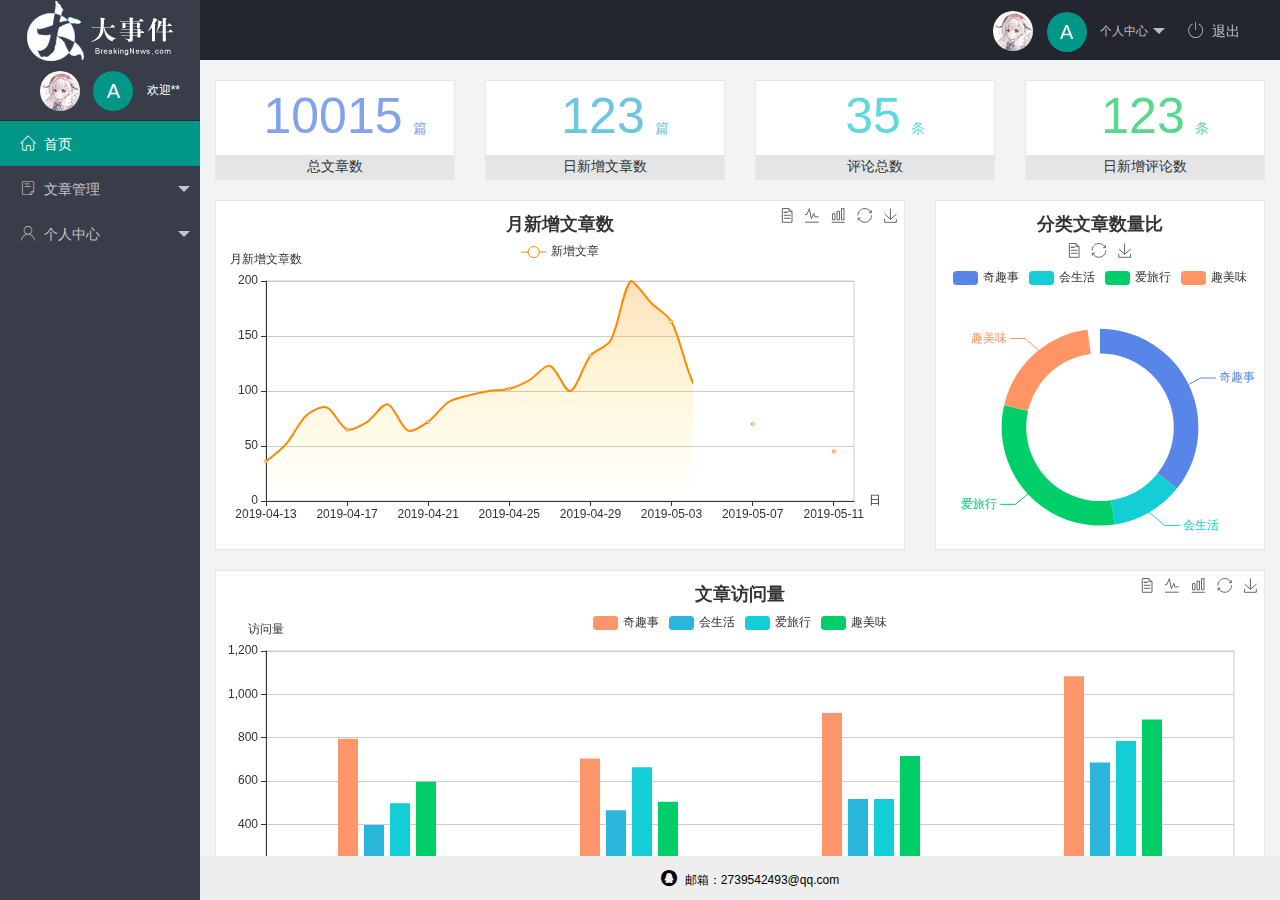
==== commit 648c2302: "完成个人中心功能的开发" ====
--- a/index.html
+++ b/index.html
@@ -29,9 +29,9 @@
                         个人中心
                     </a>
                     <dl class="layui-nav-child">
-                        <dd><a href="">基本资料</a></dd>
-                        <dd><a href="">更换头像</a></dd>
-                        <dd><a href="">重置密码</a></dd>
+                        <dd><a href="./user/user_info.html" target="fm">基本资料</a></dd>
+                        <dd><a href="./user/user_avatar.html" target="fm">更换头像</a></dd>
+                        <dd><a href="./user/user_pwd.html" target="fm">重置密码</a></dd>
                     </dl>
                 </li>
                 <li class="layui-nav-item" lay-header-event="menuRight" lay-unselect>
@@ -63,9 +63,12 @@
                     <li class="layui-nav-item">
                         <a href="javascript:;"><span class="iconfont icon-user"></span>个人中心</a>
                         <dl class="layui-nav-child">
-                            <dd><a href="javascript:;"><i class="layui-icon layui-icon-app"></i>基本资料</a></dd>
-                            <dd><a href="javascript:;"><i class="layui-icon layui-icon-app"></i>更换密码</a></dd>
-                            <dd><a href="javascript:;"><i class="layui-icon layui-icon-app"></i>重置资料</a></dd>
+                            <dd><a href="./user/user_info.html" target="fm"><i
+                                        class="layui-icon layui-icon-app"></i>基本资料</a></dd>
+                            <dd><a href="./user/user_pwd.html" target="fm"><i
+                                        class="layui-icon layui-icon-app"></i>更换密码</a></dd>
+                            <dd><a href="./user/user_avatar.html" target="fm"><i
+                                        class="layui-icon layui-icon-app"></i>更换头像</a></dd>
                         </dl>
                     </li>
                 </ul>
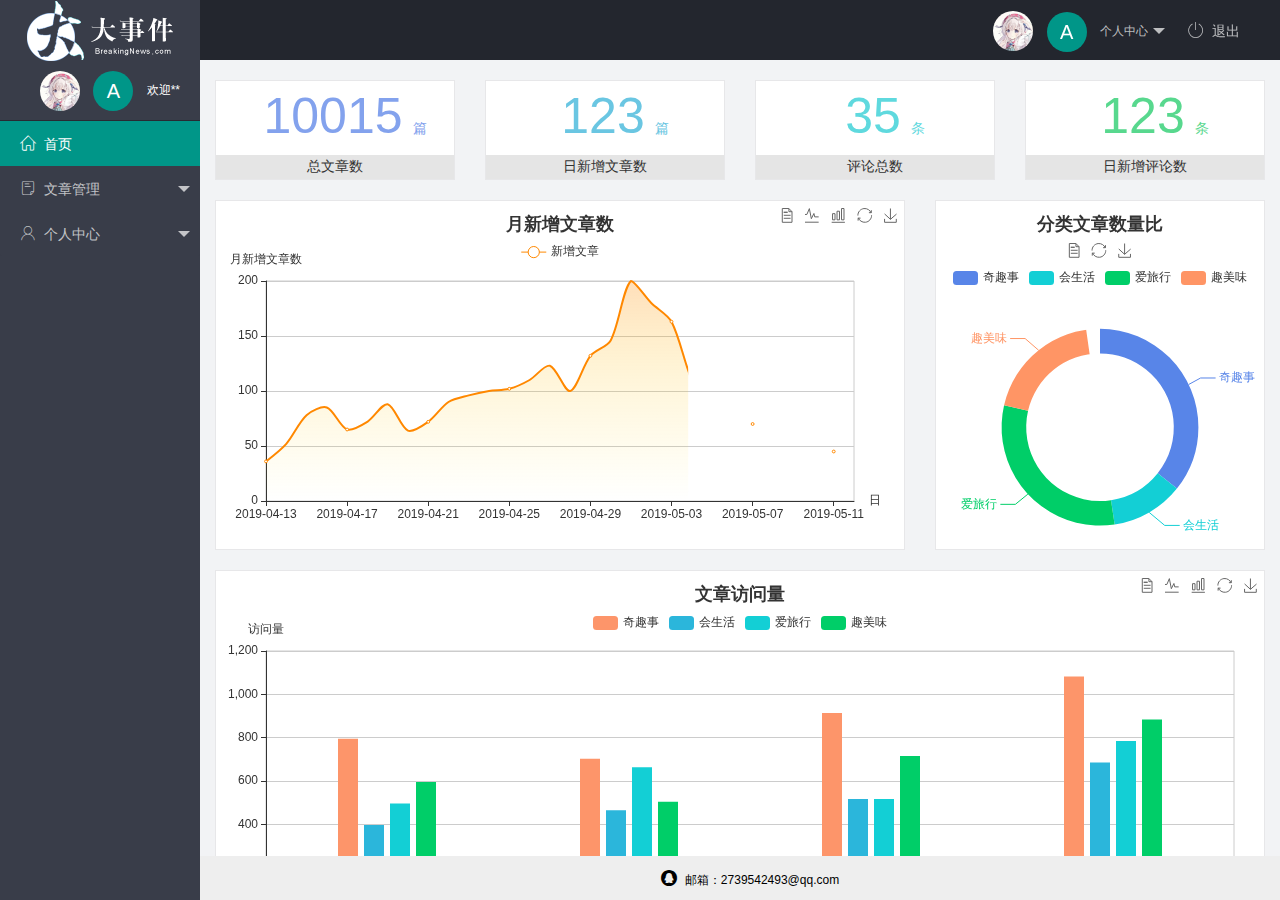
==== commit 32527b4c: "完成文章管理相关功能的开发" ====
--- a/index.html
+++ b/index.html
@@ -55,9 +55,12 @@
                     <li class="layui-nav-item ">
                         <a class="" href="javascript:;"><span class="iconfont icon-16"></span>文章管理</a>
                         <dl class="layui-nav-child">
-                            <dd><a href="javascript:;"><i class="layui-icon layui-icon-app"></i>文章类别</a></dd>
-                            <dd><a href="javascript:;"><i class="layui-icon layui-icon-app"></i>文章列表</a></dd>
-                            <dd><a href="javascript:;"><i class="layui-icon layui-icon-app"></i>发布文章</a></dd>
+                            <dd><a href="./article/art_cate.html" target="fm"><i
+                                        class="layui-icon layui-icon-app"></i>文章类别</a></dd>
+                            <dd><a href="./article/art_list.html" target="fm"><i
+                                        class="layui-icon layui-icon-app"></i>文章列表</a></dd>
+                            <dd><a href="./article/art_pub.html" target="fm"><i
+                                        class="layui-icon layui-icon-app"></i>发布文章</a></dd>
                         </dl>
                     </li>
                     <li class="layui-nav-item">
